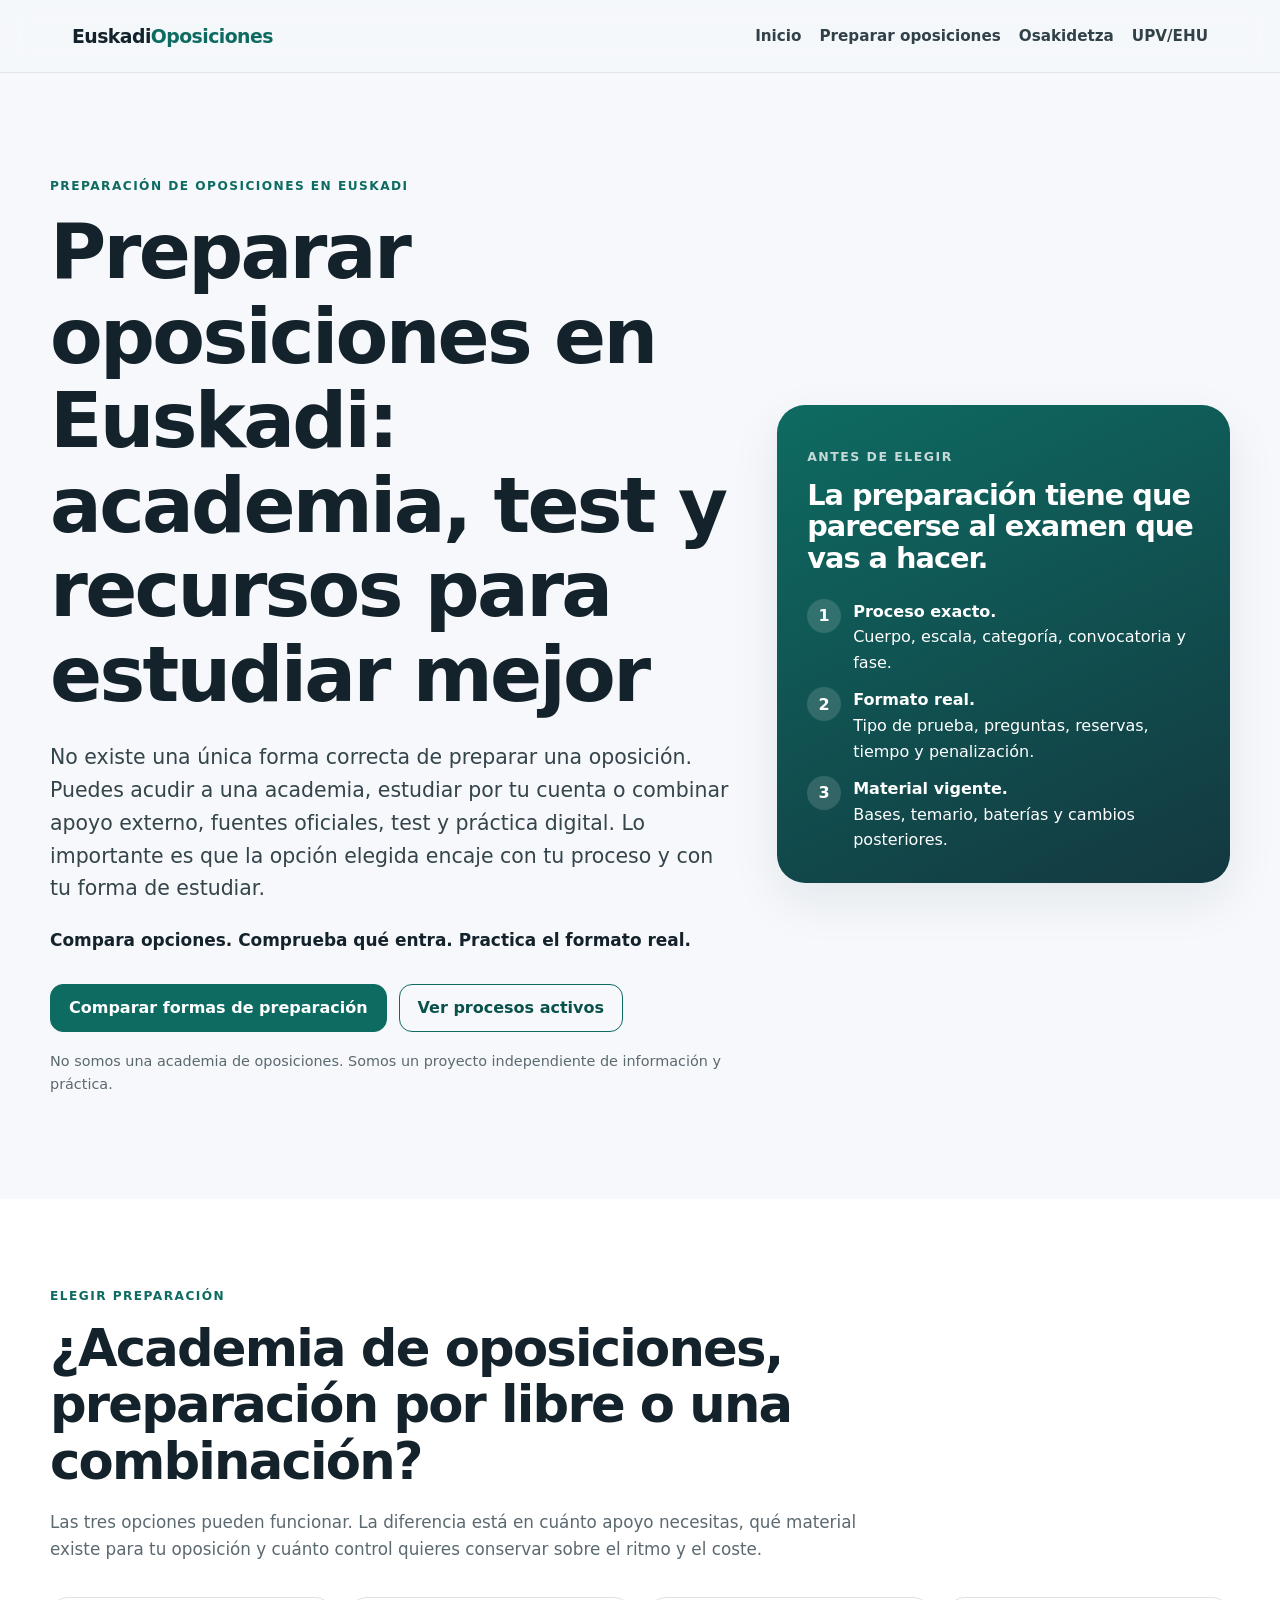
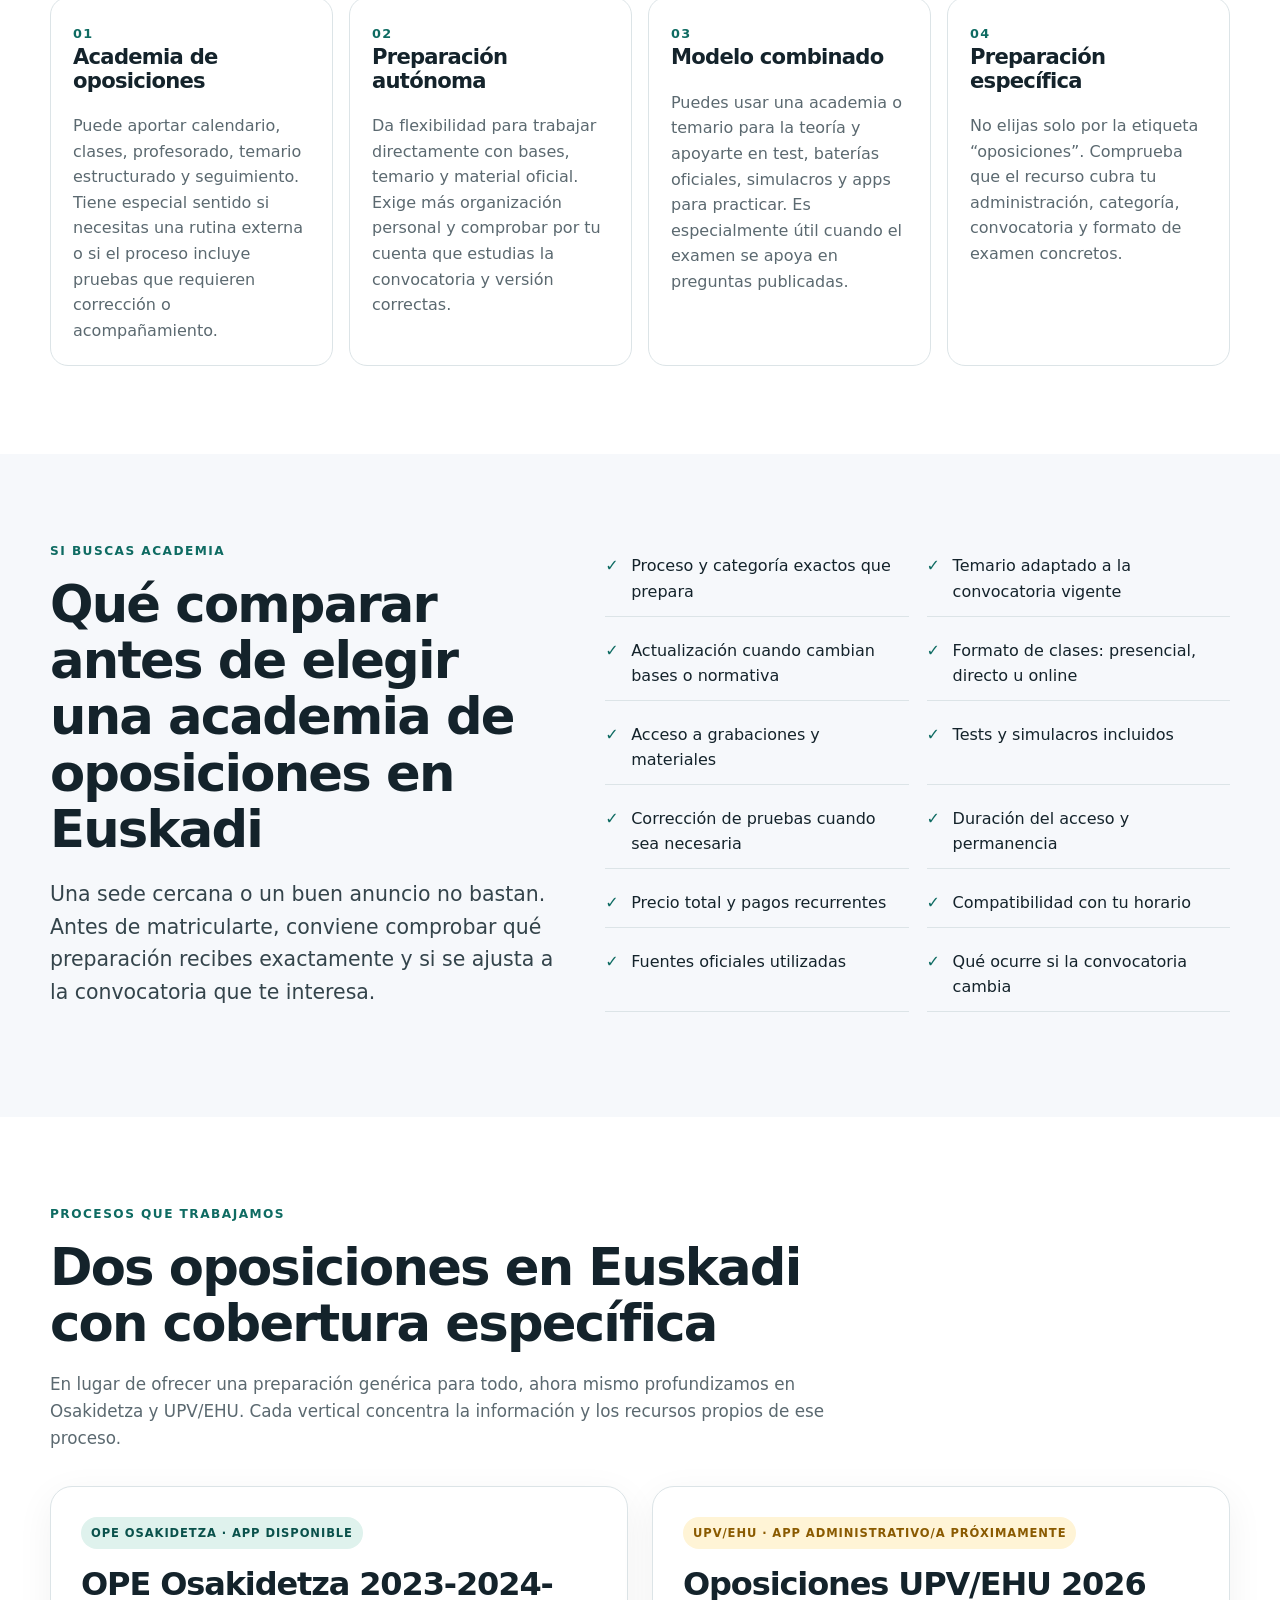
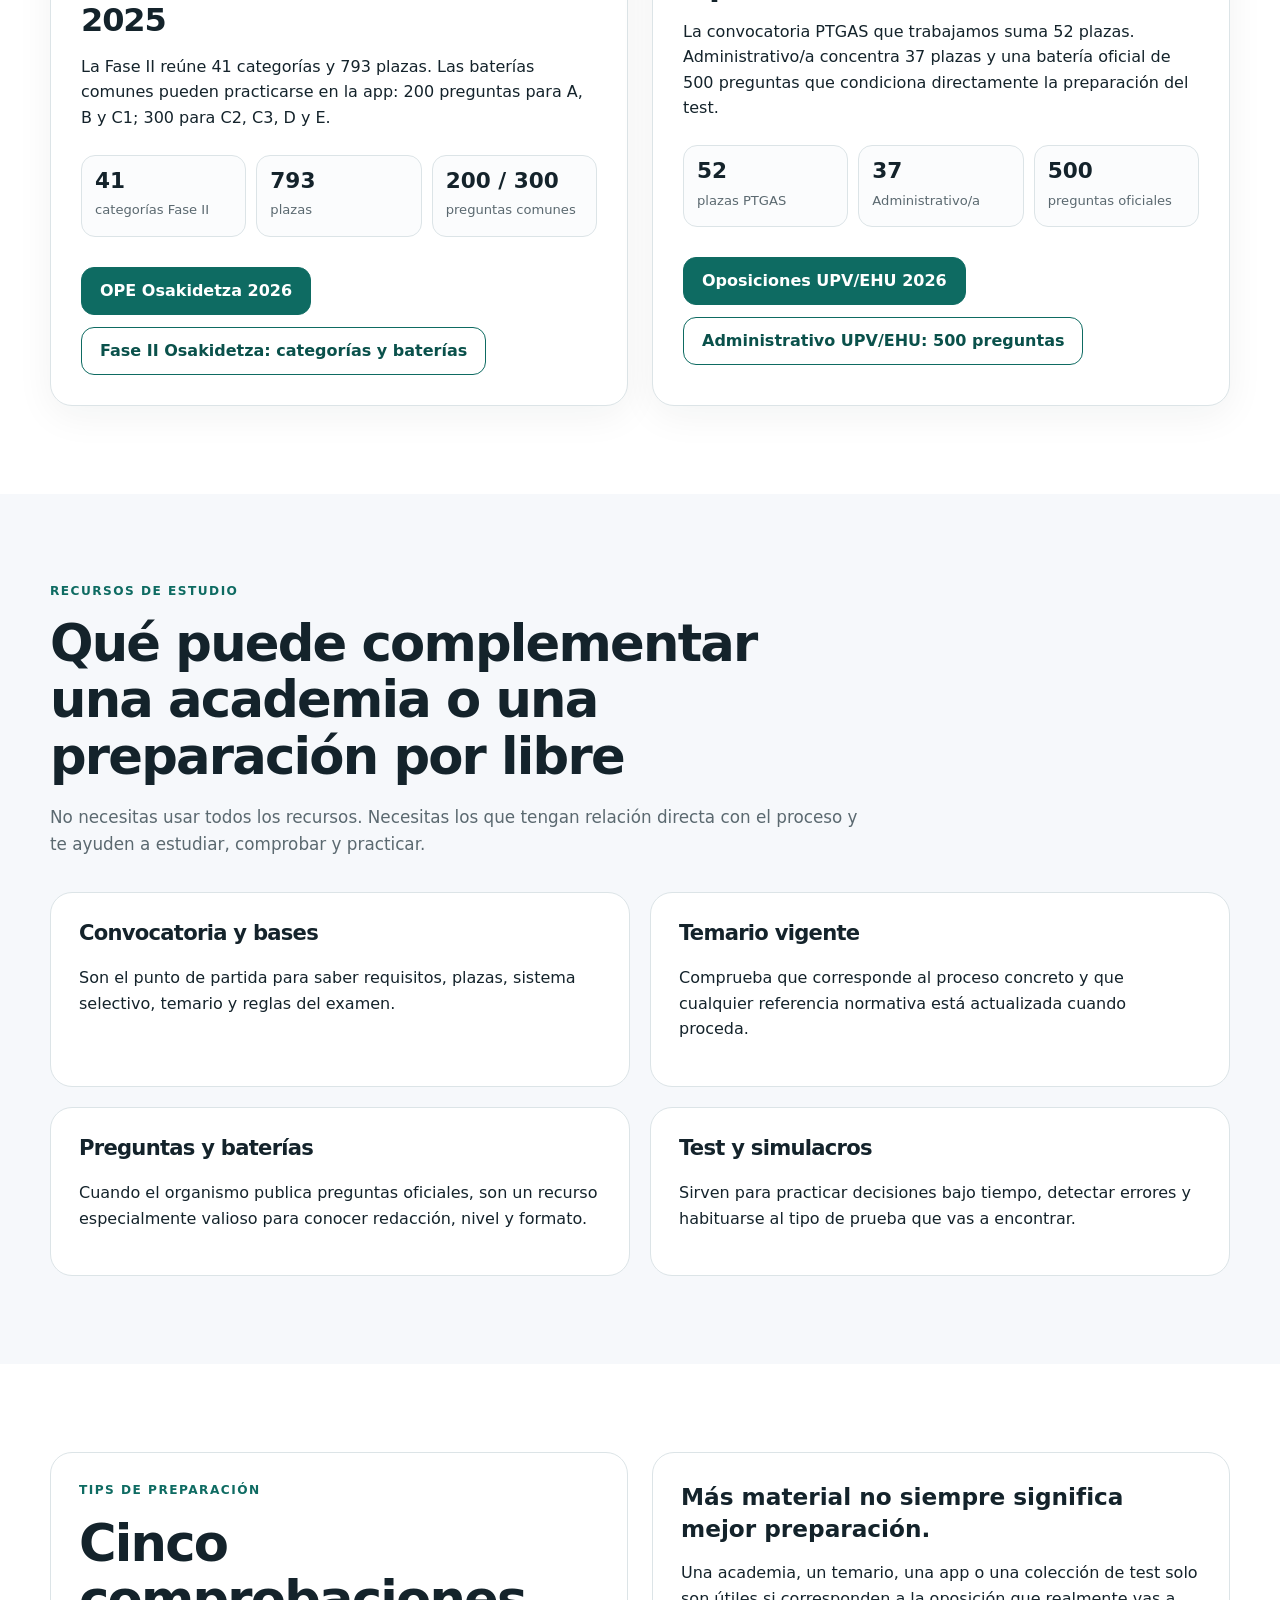
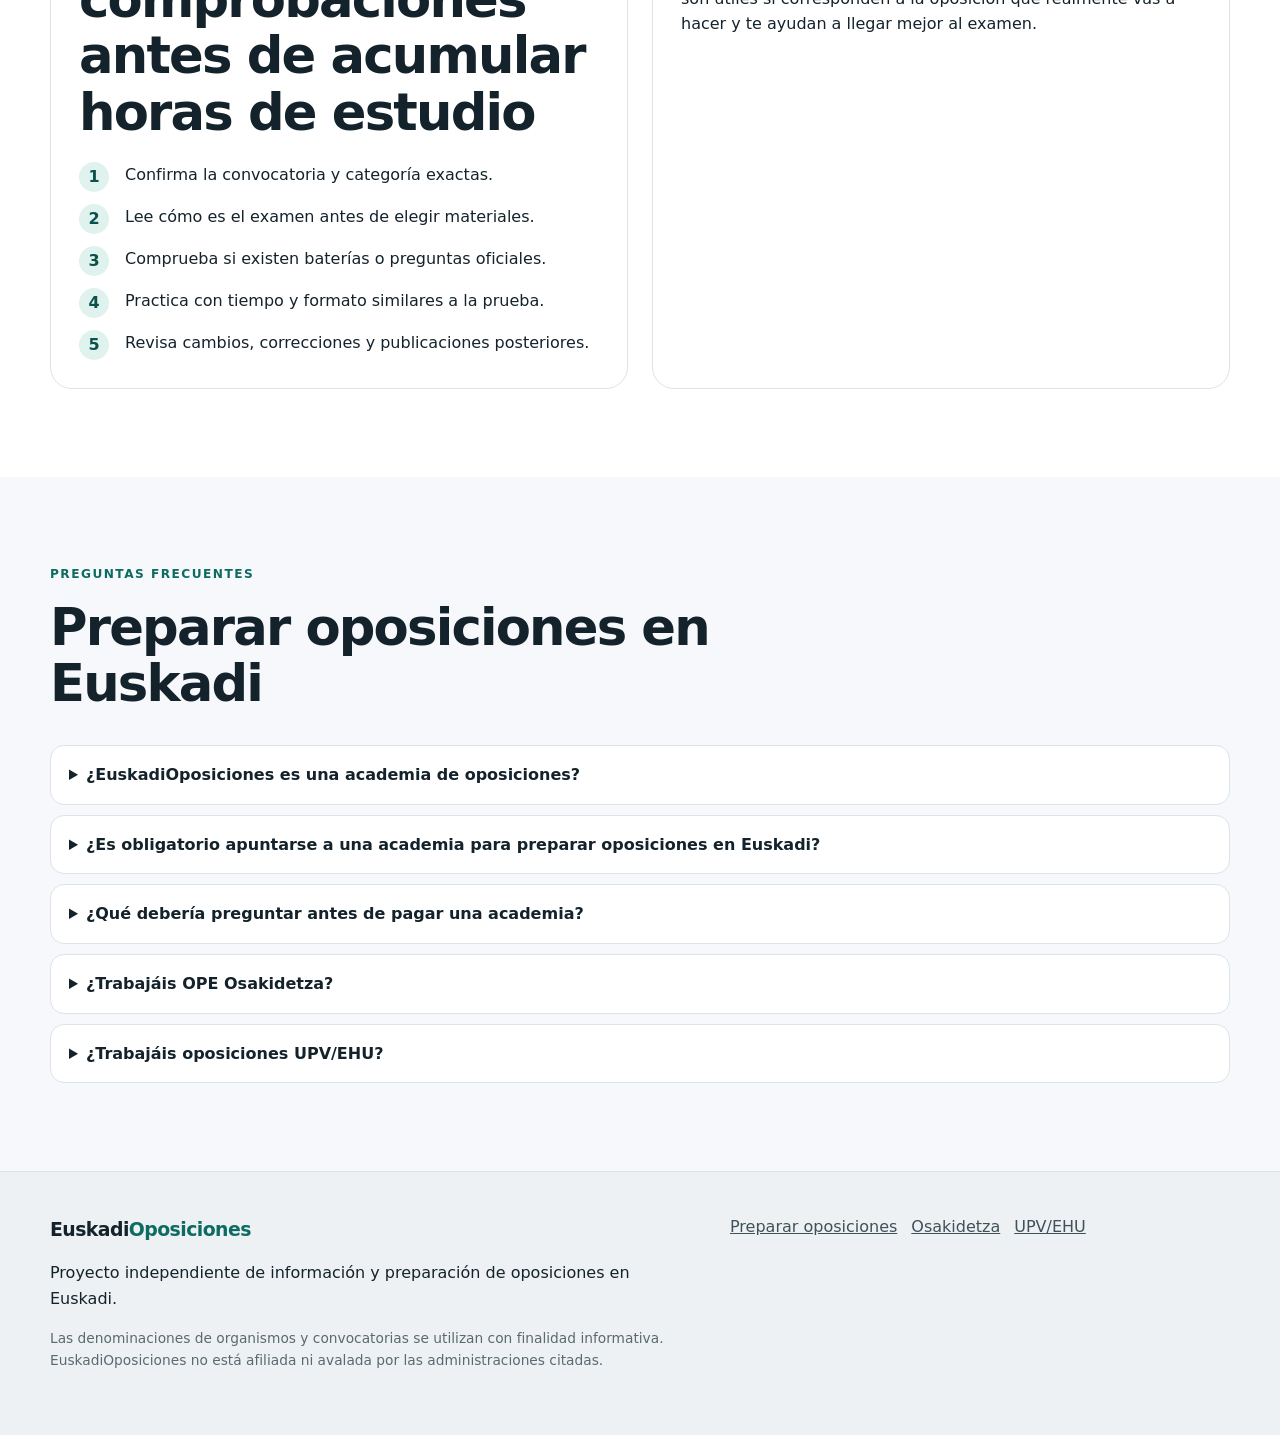
==== preparar-oposiciones-euskadi/index.html @ 7e00971a "Add files via upload" ====
<!doctype html>
<html lang="es">
<head>
  <meta charset="utf-8">
  <meta name="viewport" content="width=device-width, initial-scale=1">
  <title>Preparar oposiciones en Euskadi | Academias, test y recursos</title>
  <meta name="description" content="Guía para preparar oposiciones en Euskadi: qué ofrece una academia, cuándo estudiar por libre y cómo usar test, baterías oficiales y recursos digitales.">
  <link rel="canonical" href="https://euskadioposiciones.com/preparar-oposiciones-euskadi/">
  <meta property="og:type" content="article">
  <meta property="og:site_name" content="EuskadiOposiciones">
  <meta property="og:title" content="Preparar oposiciones en Euskadi | Academias, test y recursos">
  <meta property="og:description" content="Academia, preparación autónoma o combinación: qué comparar y qué recursos usar para preparar oposiciones en Euskadi.">
  <meta property="og:url" content="https://euskadioposiciones.com/preparar-oposiciones-euskadi/">
  <meta name="twitter:card" content="summary">
  <meta name="theme-color" content="#0e6b62">
  <link rel="icon" href="/favicon.svg" type="image/svg+xml">
  <link rel="manifest" href="/manifest.webmanifest">
  <link rel="stylesheet" href="/assets/styles.css">
  <script type="application/ld+json">
  {
    "@context": "https://schema.org",
    "@graph": [
      {
        "@type": "WebPage",
        "name": "Preparar oposiciones en Euskadi: academias, test y recursos",
        "url": "https://euskadioposiciones.com/preparar-oposiciones-euskadi/",
        "description": "Guía independiente para comparar formas de preparar oposiciones en Euskadi y localizar recursos de práctica.",
        "inLanguage": "es",
        "isPartOf": {"@type": "WebSite", "name": "EuskadiOposiciones", "url": "https://euskadioposiciones.com/"},
        "about": [
          {"@type": "Thing", "name": "Oposiciones en Euskadi"},
          {"@type": "Thing", "name": "Academias de oposiciones"},
          {"@type": "Thing", "name": "Osakidetza"},
          {"@type": "Thing", "name": "UPV/EHU"}
        ]
      },
      {
        "@type": "BreadcrumbList",
        "itemListElement": [
          {"@type": "ListItem", "position": 1, "name": "EuskadiOposiciones", "item": "https://euskadioposiciones.com/"},
          {"@type": "ListItem", "position": 2, "name": "Preparar oposiciones en Euskadi", "item": "https://euskadioposiciones.com/preparar-oposiciones-euskadi/"}
        ]
      },
      {
        "@type": "FAQPage",
        "mainEntity": [
          {
            "@type": "Question",
            "name": "¿EuskadiOposiciones es una academia de oposiciones?",
            "acceptedAnswer": {"@type": "Answer", "text": "No. EuskadiOposiciones es un proyecto independiente de información y práctica. Publica datos, preguntas reales cuando existen, métricas, análisis, recomendaciones y herramientas de test."}
          },
          {
            "@type": "Question",
            "name": "¿Es obligatorio apuntarse a una academia para preparar oposiciones en Euskadi?",
            "acceptedAnswer": {"@type": "Answer", "text": "No. La elección depende del proceso, el tiempo, la experiencia y el apoyo que necesite cada persona. Academia, preparación autónoma y modelos combinados pueden ser opciones válidas."}
          },
          {
            "@type": "Question",
            "name": "¿Qué procesos trabaja ahora EuskadiOposiciones?",
            "acceptedAnswer": {"@type": "Answer", "text": "Actualmente el proyecto profundiza en OPE Osakidetza y oposiciones UPV/EHU, con información específica, baterías, métricas y recursos de práctica."}
          },
          {
            "@type": "Question",
            "name": "¿Hay test para OPE Osakidetza?",
            "acceptedAnswer": {"@type": "Answer", "text": "Sí. La vertical de Osakidetza ofrece información y práctica, y la app permite practicar las baterías comunes de Fase II de 200 o 300 preguntas según grupo, además de contenido específico en algunas categorías."}
          },
          {
            "@type": "Question",
            "name": "¿Hay preparación para Administrativo UPV/EHU?",
            "acceptedAnswer": {"@type": "Answer", "text": "Sí. La web cubre la convocatoria y la batería oficial de 500 preguntas de Administrativo/a. La app específica figura como próximamente hasta su publicación."}
          }
        ]
      }
    ]
  }
  </script>
</head>
<body>
  <a class="skip-link" href="#contenido">Saltar al contenido</a>
  <header class="site-header">
    <div class="header-inner">
      <a class="brand" href="/" aria-label="EuskadiOposiciones, inicio">Euskadi<span class="brand-dot">Oposiciones</span></a>
      <button class="nav-toggle" type="button" aria-controls="nav-main" aria-expanded="false">Menú</button>
      <nav class="nav-main" id="nav-main" aria-label="Navegación principal">
        <a href="/">Inicio</a>
        <a href="/preparar-oposiciones-euskadi/" aria-current="page">Preparar oposiciones</a>
        <a href="/opeosakidetza/">Osakidetza</a>
        <a href="/upvehuoposicionesbateria/">UPV/EHU</a>
      </nav>
    </div>
  </header>

  <main id="contenido">
    <section class="hero">
      <div class="hero-grid">
        <div>
          <p class="eyebrow">Preparación de oposiciones en Euskadi</p>
          <h1>Preparar oposiciones en Euskadi: academia, test y recursos para estudiar mejor</h1>
          <p class="lead">No existe una única forma correcta de preparar una oposición. Puedes acudir a una academia, estudiar por tu cuenta o combinar apoyo externo, fuentes oficiales, test y práctica digital. Lo importante es que la opción elegida encaje con tu proceso y con tu forma de estudiar.</p>
          <p class="hero-line">Compara opciones. Comprueba qué entra. Practica el formato real.</p>
          <div class="actions">
            <a class="btn btn--primary" href="#comparar">Comparar formas de preparación</a>
            <a class="btn btn--ghost" href="#procesos">Ver procesos activos</a>
          </div>
          <p class="microcopy">No somos una academia de oposiciones. Somos un proyecto independiente de información y práctica.</p>
        </div>
        <aside class="hero-panel" aria-label="Claves para elegir preparación">
          <p class="mini-label">Antes de elegir</p>
          <h2>La preparación tiene que parecerse al examen que vas a hacer.</h2>
          <ul class="signal-list">
            <li><span class="signal-num">1</span><span><strong>Proceso exacto.</strong><br>Cuerpo, escala, categoría, convocatoria y fase.</span></li>
            <li><span class="signal-num">2</span><span><strong>Formato real.</strong><br>Tipo de prueba, preguntas, reservas, tiempo y penalización.</span></li>
            <li><span class="signal-num">3</span><span><strong>Material vigente.</strong><br>Bases, temario, baterías y cambios posteriores.</span></li>
          </ul>
        </aside>
      </div>
    </section>

    <section class="section section--surface" id="comparar">
      <div class="container">
        <div class="section-intro">
          <p class="eyebrow">Elegir preparación</p>
          <h2>¿Academia de oposiciones, preparación por libre o una combinación?</h2>
          <p>Las tres opciones pueden funcionar. La diferencia está en cuánto apoyo necesitas, qué material existe para tu oposición y cuánto control quieres conservar sobre el ritmo y el coste.</p>
        </div>
        <div class="method-grid">
          <article class="method-step"><span class="step-num">01</span><h3>Academia de oposiciones</h3><p>Puede aportar calendario, clases, profesorado, temario estructurado y seguimiento. Tiene especial sentido si necesitas una rutina externa o si el proceso incluye pruebas que requieren corrección o acompañamiento.</p></article>
          <article class="method-step"><span class="step-num">02</span><h3>Preparación autónoma</h3><p>Da flexibilidad para trabajar directamente con bases, temario y material oficial. Exige más organización personal y comprobar por tu cuenta que estudias la convocatoria y versión correctas.</p></article>
          <article class="method-step"><span class="step-num">03</span><h3>Modelo combinado</h3><p>Puedes usar una academia o temario para la teoría y apoyarte en test, baterías oficiales, simulacros y apps para practicar. Es especialmente útil cuando el examen se apoya en preguntas publicadas.</p></article>
          <article class="method-step"><span class="step-num">04</span><h3>Preparación específica</h3><p>No elijas solo por la etiqueta “oposiciones”. Comprueba que el recurso cubra tu administración, categoría, convocatoria y formato de examen concretos.</p></article>
        </div>
      </div>
    </section>

    <section class="section" id="elegir-academia">
      <div class="container info-layout">
        <div>
          <p class="eyebrow">Si buscas academia</p>
          <h2>Qué comparar antes de elegir una academia de oposiciones en Euskadi</h2>
          <p class="lead">Una sede cercana o un buen anuncio no bastan. Antes de matricularte, conviene comprobar qué preparación recibes exactamente y si se ajusta a la convocatoria que te interesa.</p>
        </div>
        <ul class="info-list" aria-label="Criterios para comparar academias de oposiciones">
          <li>Proceso y categoría exactos que prepara</li>
          <li>Temario adaptado a la convocatoria vigente</li>
          <li>Actualización cuando cambian bases o normativa</li>
          <li>Formato de clases: presencial, directo u online</li>
          <li>Acceso a grabaciones y materiales</li>
          <li>Tests y simulacros incluidos</li>
          <li>Corrección de pruebas cuando sea necesaria</li>
          <li>Duración del acceso y permanencia</li>
          <li>Precio total y pagos recurrentes</li>
          <li>Compatibilidad con tu horario</li>
          <li>Fuentes oficiales utilizadas</li>
          <li>Qué ocurre si la convocatoria cambia</li>
        </ul>
      </div>
    </section>

    <section class="section section--surface" id="procesos">
      <div class="container">
        <div class="section-intro">
          <p class="eyebrow">Procesos que trabajamos</p>
          <h2>Dos oposiciones en Euskadi con cobertura específica</h2>
          <p>En lugar de ofrecer una preparación genérica para todo, ahora mismo profundizamos en Osakidetza y UPV/EHU. Cada vertical concentra la información y los recursos propios de ese proceso.</p>
        </div>
        <div class="ope-grid">
          <article class="ope-card">
            <span class="status-badge">OPE Osakidetza · app disponible</span>
            <h3>OPE Osakidetza 2023-2024-2025</h3>
            <p>La Fase II reúne 41 categorías y 793 plazas. Las baterías comunes pueden practicarse en la app: 200 preguntas para A, B y C1; 300 para C2, C3, D y E.</p>
            <div class="stat-row">
              <div class="stat"><strong>41</strong><span>categorías Fase II</span></div>
              <div class="stat"><strong>793</strong><span>plazas</span></div>
              <div class="stat"><strong>200 / 300</strong><span>preguntas comunes</span></div>
            </div>
            <div class="actions">
              <a class="btn btn--primary" href="/opeosakidetza/">OPE Osakidetza 2026</a>
              <a class="btn btn--ghost" href="/opeosakidetza/fase-2-osakidetza-2026/">Fase II Osakidetza: categorías y baterías</a>
            </div>
          </article>
          <article class="ope-card">
            <span class="status-badge status-badge--soon">UPV/EHU · app Administrativo/a próximamente</span>
            <h3>Oposiciones UPV/EHU 2026</h3>
            <p>La convocatoria PTGAS que trabajamos suma 52 plazas. Administrativo/a concentra 37 plazas y una batería oficial de 500 preguntas que condiciona directamente la preparación del test.</p>
            <div class="stat-row">
              <div class="stat"><strong>52</strong><span>plazas PTGAS</span></div>
              <div class="stat"><strong>37</strong><span>Administrativo/a</span></div>
              <div class="stat"><strong>500</strong><span>preguntas oficiales</span></div>
            </div>
            <div class="actions">
              <a class="btn btn--primary" href="/upvehuoposicionesbateria/">Oposiciones UPV/EHU 2026</a>
              <a class="btn btn--ghost" href="/upvehuoposicionesbateria/administrativo/">Administrativo UPV/EHU: 500 preguntas</a>
            </div>
          </article>
        </div>
      </div>
    </section>

    <section class="section" id="recursos">
      <div class="container">
        <div class="section-intro">
          <p class="eyebrow">Recursos de estudio</p>
          <h2>Qué puede complementar una academia o una preparación por libre</h2>
          <p>No necesitas usar todos los recursos. Necesitas los que tengan relación directa con el proceso y te ayuden a estudiar, comprobar y practicar.</p>
        </div>
        <div class="analysis-grid">
          <article class="analysis-card"><h3>Convocatoria y bases</h3><p>Son el punto de partida para saber requisitos, plazas, sistema selectivo, temario y reglas del examen.</p></article>
          <article class="analysis-card"><h3>Temario vigente</h3><p>Comprueba que corresponde al proceso concreto y que cualquier referencia normativa está actualizada cuando proceda.</p></article>
          <article class="analysis-card"><h3>Preguntas y baterías</h3><p>Cuando el organismo publica preguntas oficiales, son un recurso especialmente valioso para conocer redacción, nivel y formato.</p></article>
          <article class="analysis-card"><h3>Test y simulacros</h3><p>Sirven para practicar decisiones bajo tiempo, detectar errores y habituarse al tipo de prueba que vas a encontrar.</p></article>
        </div>
      </div>
    </section>

    <section class="section section--surface" id="tips">
      <div class="container trust-grid">
        <article class="trust-card">
          <p class="eyebrow">Tips de preparación</p>
          <h2>Cinco comprobaciones antes de acumular horas de estudio</h2>
          <ul class="numbered">
            <li>Confirma la convocatoria y categoría exactas.</li>
            <li>Lee cómo es el examen antes de elegir materiales.</li>
            <li>Comprueba si existen baterías o preguntas oficiales.</li>
            <li>Practica con tiempo y formato similares a la prueba.</li>
            <li>Revisa cambios, correcciones y publicaciones posteriores.</li>
          </ul>
        </article>
        <aside class="trust-card">
          <p class="quote">Más material no siempre significa mejor preparación.</p>
          <p>Una academia, un temario, una app o una colección de test solo son útiles si corresponden a la oposición que realmente vas a hacer y te ayudan a llegar mejor al examen.</p>
        </aside>
      </div>
    </section>

    <section class="section" id="faq">
      <div class="container">
        <div class="section-intro">
          <p class="eyebrow">Preguntas frecuentes</p>
          <h2>Preparar oposiciones en Euskadi</h2>
        </div>
        <div class="faq" aria-label="Preguntas frecuentes sobre preparación de oposiciones en Euskadi">
          <details><summary>¿EuskadiOposiciones es una academia de oposiciones?</summary><p>No. Somos un proyecto independiente de información y práctica. Publicamos datos, preguntas reales cuando existen, métricas, análisis, recomendaciones y herramientas de test.</p></details>
          <details><summary>¿Es obligatorio apuntarse a una academia para preparar oposiciones en Euskadi?</summary><p>No. Depende del proceso, de tu experiencia, del tiempo disponible y del apoyo que necesites. Academia, preparación autónoma y modelos combinados pueden ser opciones válidas.</p></details>
          <details><summary>¿Qué debería preguntar antes de pagar una academia?</summary><p>Qué convocatoria prepara exactamente, qué incluye el precio, cómo actualiza materiales, qué tests o simulacros ofrece, cuánto dura el acceso y qué apoyo recibes si cambian las bases o la fecha del examen.</p></details>
          <details><summary>¿Trabajáis OPE Osakidetza?</summary><p>Sí. La vertical de Osakidetza reúne información del proceso, Fase II, categorías, baterías y práctica. Las baterías comunes de 200 o 300 preguntas según grupo ya están disponibles en la app.</p></details>
          <details><summary>¿Trabajáis oposiciones UPV/EHU?</summary><p>Sí. Cubrimos la OPE PTGAS y especialmente Administrativo/a, con su convocatoria y batería oficial de 500 preguntas. La app específica de Administrativo/a sigue marcada como “próximamente” hasta su publicación.</p></details>
        </div>
      </div>
    </section>
  </main>

  <footer class="site-footer">
    <div class="footer-inner">
      <div>
        <a class="brand" href="/">Euskadi<span class="brand-dot">Oposiciones</span></a>
        <p>Proyecto independiente de información y preparación de oposiciones en Euskadi.</p>
        <p class="disclaimer">Las denominaciones de organismos y convocatorias se utilizan con finalidad informativa. EuskadiOposiciones no está afiliada ni avalada por las administraciones citadas.</p>
      </div>
      <nav class="footer-links" aria-label="Enlaces de pie de página">
        <a href="/preparar-oposiciones-euskadi/">Preparar oposiciones</a>
        <a href="/opeosakidetza/">Osakidetza</a>
        <a href="/upvehuoposicionesbateria/">UPV/EHU</a>
      </nav>
    </div>
  </footer>
  <script src="/assets/site.js"></script>
</body>
</html>
---- assets/styles.css ----
:root {
  --bg: #f6f8fb;
  --surface: #ffffff;
  --surface-2: #eef4f3;
  --ink: #14232b;
  --muted: #5b6970;
  --line: #dce4e7;
  --brand: #0e6b62;
  --brand-strong: #0a514b;
  --accent: #dff2ed;
  --warning: #8a5a00;
  --warning-bg: #fff4d6;
  --shadow: 0 18px 50px rgba(18, 39, 48, 0.08);
  --radius: 22px;
  --max: 1180px;
}

* { box-sizing: border-box; }
html { scroll-behavior: smooth; }
body {
  margin: 0;
  font-family: Inter, ui-sans-serif, system-ui, -apple-system, BlinkMacSystemFont, "Segoe UI", sans-serif;
  color: var(--ink);
  background: var(--bg);
  line-height: 1.6;
}
a { color: inherit; }
img, svg { max-width: 100%; }
.skip-link {
  position: absolute;
  left: 12px;
  top: -60px;
  z-index: 999;
  padding: 10px 14px;
  border-radius: 10px;
  background: var(--ink);
  color: #fff;
}
.skip-link:focus { top: 12px; }

.site-header {
  position: sticky;
  top: 0;
  z-index: 50;
  backdrop-filter: blur(14px);
  background: rgba(246, 248, 251, 0.9);
  border-bottom: 1px solid rgba(220, 228, 231, 0.9);
}
.header-inner {
  max-width: var(--max);
  margin: 0 auto;
  min-height: 72px;
  padding: 0 22px;
  display: flex;
  align-items: center;
  justify-content: space-between;
  gap: 24px;
}
.brand {
  text-decoration: none;
  font-weight: 800;
  letter-spacing: -0.03em;
  font-size: 1.18rem;
}
.brand-dot { color: var(--brand); }
.nav-toggle {
  display: none;
  border: 1px solid var(--line);
  border-radius: 12px;
  background: var(--surface);
  padding: 9px 12px;
  font: inherit;
  cursor: pointer;
}
.nav-main { display: flex; align-items: center; gap: 18px; }
.nav-main a { text-decoration: none; font-size: 0.95rem; font-weight: 650; color: #314148; }
.nav-main a:hover { color: var(--brand); }

.section { padding: 88px 22px; }
.section--tight { padding-top: 56px; padding-bottom: 56px; }
.section--surface { background: var(--surface); }
.container { max-width: var(--max); margin: 0 auto; }
.eyebrow {
  margin: 0 0 14px;
  text-transform: uppercase;
  letter-spacing: 0.12em;
  font-weight: 800;
  font-size: 0.76rem;
  color: var(--brand);
}
.hero { padding: 104px 22px 88px; }
.hero-grid {
  max-width: var(--max);
  margin: 0 auto;
  display: grid;
  grid-template-columns: minmax(0, 1.2fr) minmax(320px, 0.8fr);
  gap: 48px;
  align-items: center;
}
h1, h2, h3 { line-height: 1.1; margin-top: 0; letter-spacing: -0.035em; }
h1 { font-size: clamp(2.6rem, 6vw, 5.3rem); max-width: 940px; margin-bottom: 24px; }
h2 { font-size: clamp(2rem, 4vw, 3.45rem); margin-bottom: 20px; }
h3 { font-size: 1.32rem; }
.lead { font-size: clamp(1.08rem, 1.6vw, 1.3rem); color: #34444b; max-width: 760px; }
.hero-line { margin-top: 22px; font-weight: 760; font-size: 1.06rem; max-width: 760px; }
.actions { display: flex; flex-wrap: wrap; gap: 12px; margin-top: 30px; }
.btn {
  display: inline-flex;
  align-items: center;
  justify-content: center;
  min-height: 48px;
  padding: 0 18px;
  border-radius: 13px;
  font-weight: 760;
  text-decoration: none;
  border: 1px solid var(--brand);
  transition: transform 0.15s ease, box-shadow 0.15s ease, background 0.15s ease;
}
.btn:hover { transform: translateY(-1px); box-shadow: 0 8px 24px rgba(14, 107, 98, 0.18); }
.btn--primary { background: var(--brand); color: #fff; }
.btn--ghost { background: transparent; color: var(--brand-strong); }

.hero-panel {
  background: linear-gradient(155deg, #0e6b62, #133840);
  color: white;
  border-radius: 28px;
  padding: 30px;
  box-shadow: var(--shadow);
}
.hero-panel .mini-label { opacity: 0.76; font-size: 0.78rem; text-transform: uppercase; letter-spacing: 0.12em; font-weight: 800; }
.hero-panel h2 { font-size: 1.8rem; margin: 10px 0 14px; }
.signal-list { list-style: none; margin: 24px 0 0; padding: 0; display: grid; gap: 12px; }
.signal-list li { display: grid; grid-template-columns: 34px 1fr; gap: 12px; align-items: start; }
.signal-num { width: 34px; height: 34px; border-radius: 50%; background: rgba(255,255,255,.14); display: grid; place-items: center; font-weight: 800; }
.microcopy { color: var(--muted); font-size: 0.9rem; margin-top: 18px; }

.section-intro { max-width: 820px; margin-bottom: 34px; }
.section-intro p:last-child { color: var(--muted); font-size: 1.05rem; }
.ope-grid { display: grid; grid-template-columns: repeat(2, minmax(0,1fr)); gap: 24px; }
.ope-card {
  background: var(--surface);
  border: 1px solid var(--line);
  border-radius: var(--radius);
  padding: 30px;
  box-shadow: 0 10px 38px rgba(20,35,43,.055);
}
.ope-card h3 { font-size: 2rem; margin-bottom: 12px; }
.status-badge {
  display: inline-flex;
  align-items: center;
  gap: 7px;
  font-weight: 800;
  font-size: .72rem;
  letter-spacing: .08em;
  text-transform: uppercase;
  border-radius: 999px;
  padding: 7px 10px;
  margin-bottom: 18px;
  background: var(--accent);
  color: var(--brand-strong);
}
.status-badge--soon { background: var(--warning-bg); color: var(--warning); }
.stat-row { display: grid; grid-template-columns: repeat(3, 1fr); gap: 10px; margin: 24px 0; }
.stat {
  border: 1px solid var(--line);
  border-radius: 14px;
  padding: 13px;
  min-height: 82px;
  background: #fbfcfd;
}
.stat strong { display: block; font-size: 1.35rem; line-height: 1.1; margin-bottom: 4px; }
.stat span { color: var(--muted); font-size: 0.82rem; }
.feature-grid { display: grid; grid-template-columns: repeat(2, minmax(0, 1fr)); gap: 14px; margin: 24px 0; }
.feature { border-left: 3px solid var(--brand); padding-left: 12px; }
.feature strong { display: block; margin-bottom: 3px; }
.feature span { color: var(--muted); font-size: .93rem; }

.method-grid { display: grid; grid-template-columns: repeat(4, minmax(0,1fr)); gap: 16px; margin-top: 34px; }
.method-step { background: var(--surface); border: 1px solid var(--line); border-radius: 18px; padding: 22px; }
.step-num { color: var(--brand); font-size: .8rem; font-weight: 850; letter-spacing: .1em; }
.method-step p { color: var(--muted); margin-bottom: 0; }
.callout {
  margin-top: 30px;
  padding: 22px 24px;
  border-radius: 18px;
  background: #122d33;
  color: #fff;
  font-size: 1.18rem;
  font-weight: 760;
}

.info-layout { display: grid; grid-template-columns: 0.9fr 1.1fr; gap: 44px; align-items: start; }
.info-list { display: grid; grid-template-columns: repeat(2,minmax(0,1fr)); gap: 10px 18px; padding: 0; list-style: none; margin: 0; }
.info-list li { position: relative; padding: 11px 0 11px 26px; border-bottom: 1px solid var(--line); }
.info-list li::before { content: "✓"; position: absolute; left: 0; color: var(--brand); font-weight: 900; }

.trust-grid { display: grid; grid-template-columns: 1fr 1fr; gap: 24px; align-items: stretch; }
.trust-card, .analysis-card, .app-card {
  background: var(--surface);
  border: 1px solid var(--line);
  border-radius: var(--radius);
  padding: 28px;
}
.numbered { counter-reset: trust; list-style: none; padding: 0; margin: 22px 0 0; display: grid; gap: 12px; }
.numbered li { counter-increment: trust; display: grid; grid-template-columns: 34px 1fr; gap: 12px; }
.numbered li::before { content: counter(trust); width: 30px; height: 30px; display: grid; place-items: center; border-radius: 50%; background: var(--accent); color: var(--brand-strong); font-weight: 850; }
.quote { font-size: 1.45rem; line-height: 1.35; font-weight: 800; margin: 0; }

.analysis-grid, .app-grid { display: grid; grid-template-columns: repeat(2,minmax(0,1fr)); gap: 20px; }
.metric-line { display: grid; grid-template-columns: 90px 1fr; gap: 16px; align-items: baseline; padding: 10px 0; border-bottom: 1px solid var(--line); }
.metric-line strong { font-size: 1.8rem; color: var(--brand-strong); }


.faq { display: grid; gap: 10px; }
details { background: var(--surface); border: 1px solid var(--line); border-radius: 14px; padding: 16px 18px; }
summary { cursor: pointer; font-weight: 760; }
details p { color: var(--muted); }

.site-footer { padding: 42px 22px 50px; border-top: 1px solid var(--line); background: #edf1f3; }
.footer-inner { max-width: var(--max); margin: 0 auto; display: grid; grid-template-columns: 1.3fr 1fr; gap: 30px; }
.footer-links { display: flex; flex-wrap: wrap; gap: 14px; align-content: start; }
.footer-links a { color: #405159; }
.disclaimer { color: var(--muted); font-size: .86rem; margin-top: 16px; }

@media (max-width: 920px) {
  .hero-grid, .info-layout, .trust-grid { grid-template-columns: 1fr; }
  .method-grid { grid-template-columns: repeat(2, minmax(0,1fr)); }
  .hero-panel { max-width: 680px; }
  .nav-toggle { display: inline-flex; }
  .nav-main {
    position: absolute;
    top: 72px;
    left: 16px;
    right: 16px;
    display: none;
    flex-direction: column;
    align-items: stretch;
    gap: 0;
    border: 1px solid var(--line);
    border-radius: 16px;
    background: var(--surface);
    padding: 8px;
    box-shadow: var(--shadow);
  }
  .nav-main.is-open { display: flex; }
  .nav-main a { padding: 12px 10px; border-radius: 10px; }
}

@media (max-width: 720px) {
  .hero { padding-top: 72px; }
  .section { padding-top: 64px; padding-bottom: 64px; }
  .ope-grid, .analysis-grid, .app-grid, .method-grid, .footer-inner { grid-template-columns: 1fr; }
  .stat-row { grid-template-columns: 1fr 1fr; }
  .feature-grid, .info-list { grid-template-columns: 1fr; }
  .ope-card { padding: 22px; }
}

@media (prefers-reduced-motion: reduce) {
  html { scroll-behavior: auto; }
  * { transition: none !important; }
}
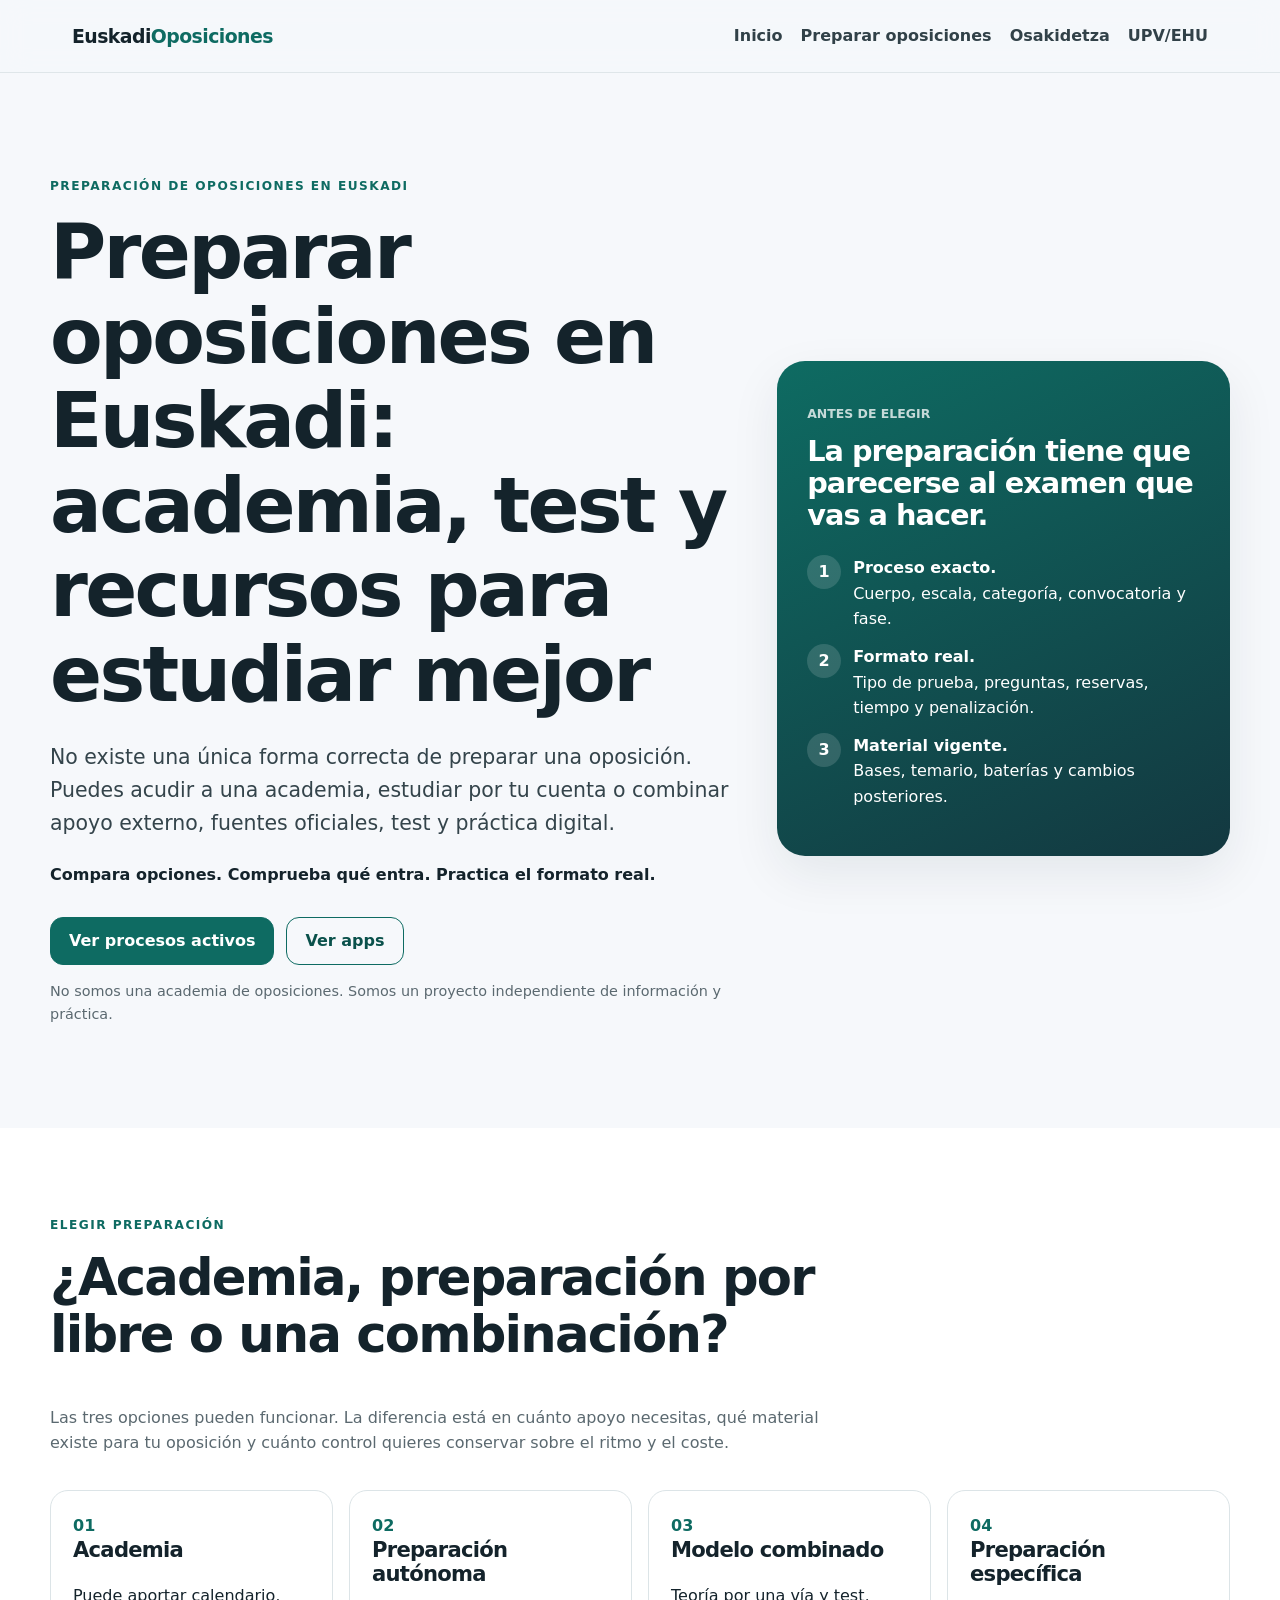
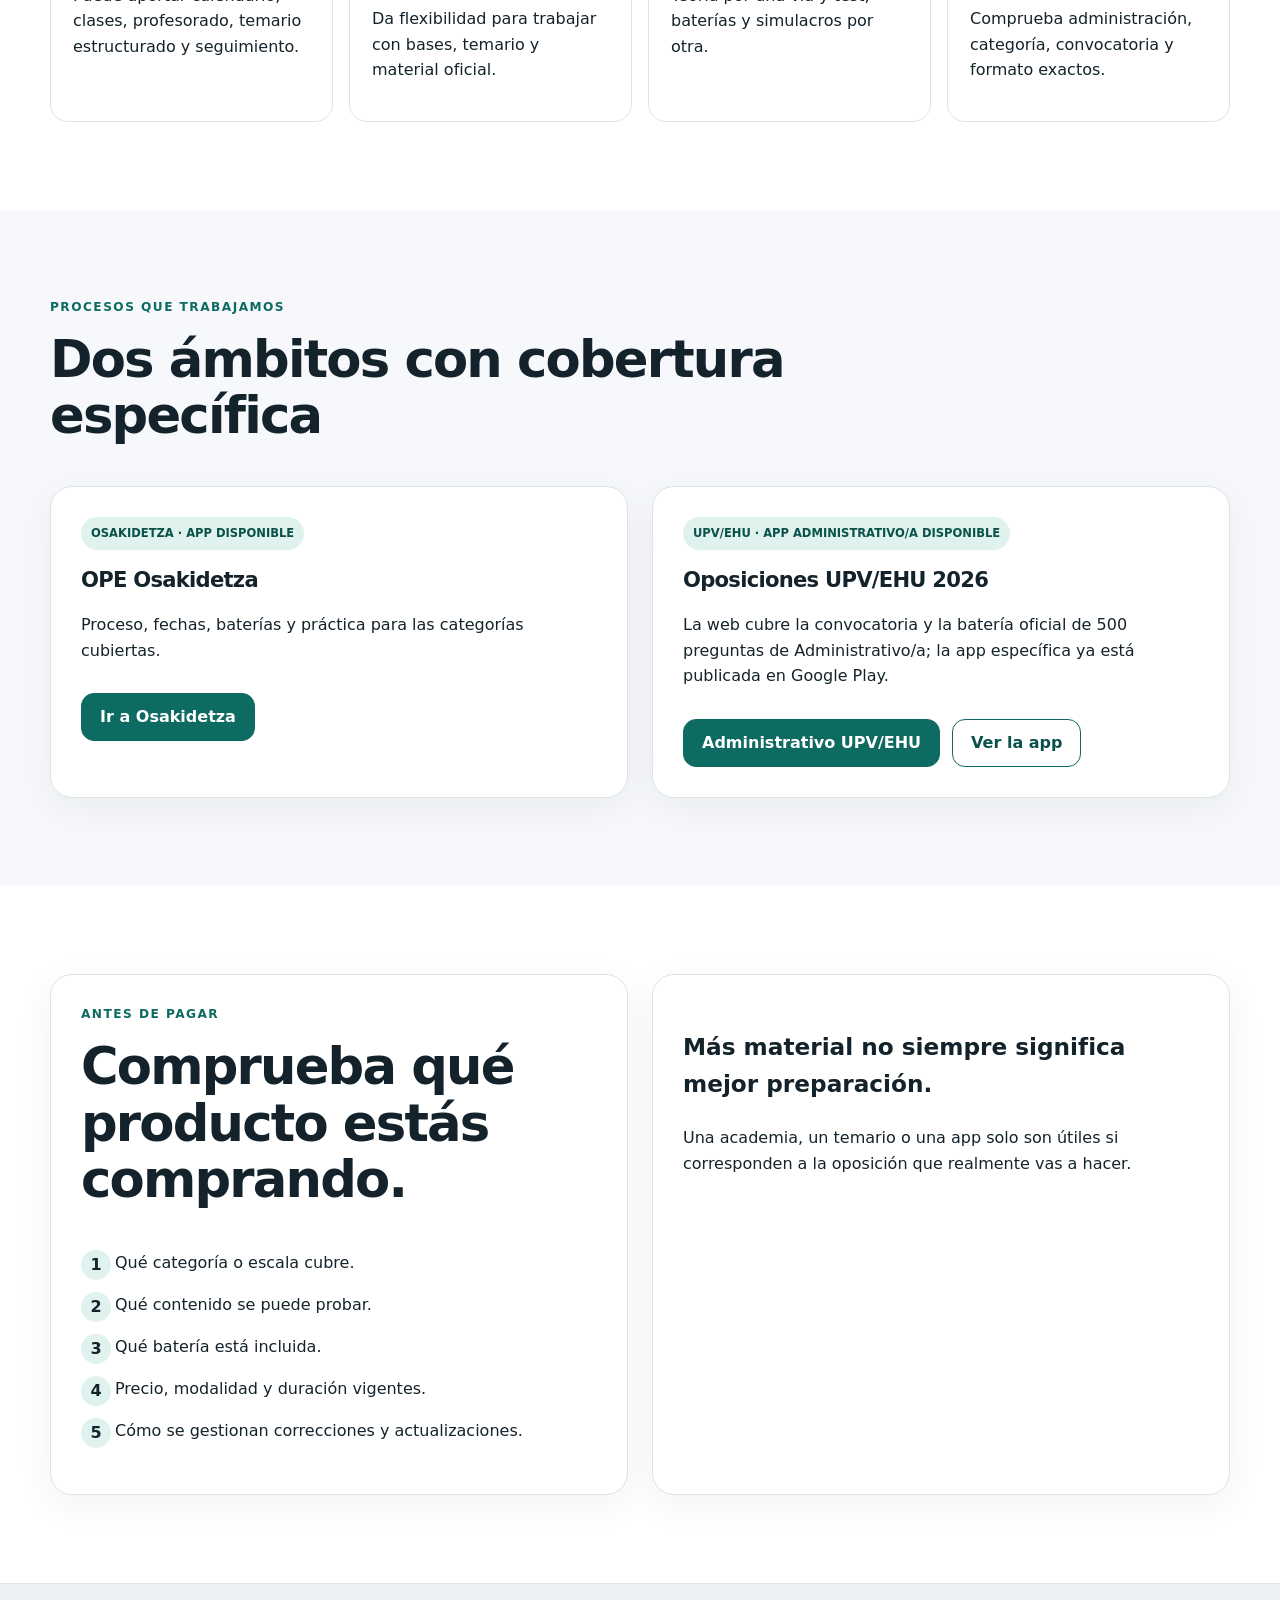
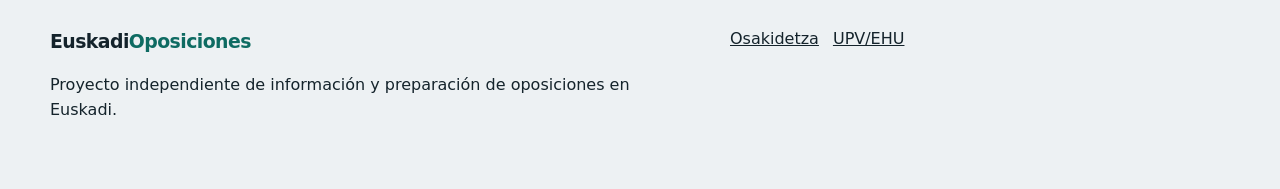
==== commit d7706f0b: "Add files via upload" ====
--- a/preparar-oposiciones-euskadi/index.html
+++ b/preparar-oposiciones-euskadi/index.html
@@ -1,268 +1,17 @@
-<!doctype html>
-<html lang="es">
-<head>
-  <meta charset="utf-8">
-  <meta name="viewport" content="width=device-width, initial-scale=1">
-  <title>Preparar oposiciones en Euskadi | Academias, test y recursos</title>
-  <meta name="description" content="Guía para preparar oposiciones en Euskadi: qué ofrece una academia, cuándo estudiar por libre y cómo usar test, baterías oficiales y recursos digitales.">
-  <link rel="canonical" href="https://euskadioposiciones.com/preparar-oposiciones-euskadi/">
-  <meta property="og:type" content="article">
-  <meta property="og:site_name" content="EuskadiOposiciones">
-  <meta property="og:title" content="Preparar oposiciones en Euskadi | Academias, test y recursos">
-  <meta property="og:description" content="Academia, preparación autónoma o combinación: qué comparar y qué recursos usar para preparar oposiciones en Euskadi.">
-  <meta property="og:url" content="https://euskadioposiciones.com/preparar-oposiciones-euskadi/">
-  <meta name="twitter:card" content="summary">
-  <meta name="theme-color" content="#0e6b62">
-  <link rel="icon" href="/favicon.svg" type="image/svg+xml">
-  <link rel="manifest" href="/manifest.webmanifest">
-  <link rel="stylesheet" href="/assets/styles.css">
-  <script type="application/ld+json">
-  {
-    "@context": "https://schema.org",
-    "@graph": [
-      {
-        "@type": "WebPage",
-        "name": "Preparar oposiciones en Euskadi: academias, test y recursos",
-        "url": "https://euskadioposiciones.com/preparar-oposiciones-euskadi/",
-        "description": "Guía independiente para comparar formas de preparar oposiciones en Euskadi y localizar recursos de práctica.",
-        "inLanguage": "es",
-        "isPartOf": {"@type": "WebSite", "name": "EuskadiOposiciones", "url": "https://euskadioposiciones.com/"},
-        "about": [
-          {"@type": "Thing", "name": "Oposiciones en Euskadi"},
-          {"@type": "Thing", "name": "Academias de oposiciones"},
-          {"@type": "Thing", "name": "Osakidetza"},
-          {"@type": "Thing", "name": "UPV/EHU"}
-        ]
-      },
-      {
-        "@type": "BreadcrumbList",
-        "itemListElement": [
-          {"@type": "ListItem", "position": 1, "name": "EuskadiOposiciones", "item": "https://euskadioposiciones.com/"},
-          {"@type": "ListItem", "position": 2, "name": "Preparar oposiciones en Euskadi", "item": "https://euskadioposiciones.com/preparar-oposiciones-euskadi/"}
-        ]
-      },
-      {
-        "@type": "FAQPage",
-        "mainEntity": [
-          {
-            "@type": "Question",
-            "name": "¿EuskadiOposiciones es una academia de oposiciones?",
-            "acceptedAnswer": {"@type": "Answer", "text": "No. EuskadiOposiciones es un proyecto independiente de información y práctica. Publica datos, preguntas reales cuando existen, métricas, análisis, recomendaciones y herramientas de test."}
-          },
-          {
-            "@type": "Question",
-            "name": "¿Es obligatorio apuntarse a una academia para preparar oposiciones en Euskadi?",
-            "acceptedAnswer": {"@type": "Answer", "text": "No. La elección depende del proceso, el tiempo, la experiencia y el apoyo que necesite cada persona. Academia, preparación autónoma y modelos combinados pueden ser opciones válidas."}
-          },
-          {
-            "@type": "Question",
-            "name": "¿Qué procesos trabaja ahora EuskadiOposiciones?",
-            "acceptedAnswer": {"@type": "Answer", "text": "Actualmente el proyecto profundiza en OPE Osakidetza y oposiciones UPV/EHU, con información específica, baterías, métricas y recursos de práctica."}
-          },
-          {
-            "@type": "Question",
-            "name": "¿Hay test para OPE Osakidetza?",
-            "acceptedAnswer": {"@type": "Answer", "text": "Sí. La vertical de Osakidetza ofrece información y práctica, y la app permite practicar las baterías comunes de Fase II de 200 o 300 preguntas según grupo, además de contenido específico en algunas categorías."}
-          },
-          {
-            "@type": "Question",
-            "name": "¿Hay preparación para Administrativo UPV/EHU?",
-            "acceptedAnswer": {"@type": "Answer", "text": "Sí. La web cubre la convocatoria y la batería oficial de 500 preguntas de Administrativo/a. La app específica figura como próximamente hasta su publicación."}
-          }
-        ]
-      }
-    ]
-  }
-  </script>
-</head>
-<body>
-  <a class="skip-link" href="#contenido">Saltar al contenido</a>
-  <header class="site-header">
-    <div class="header-inner">
-      <a class="brand" href="/" aria-label="EuskadiOposiciones, inicio">Euskadi<span class="brand-dot">Oposiciones</span></a>
-      <button class="nav-toggle" type="button" aria-controls="nav-main" aria-expanded="false">Menú</button>
-      <nav class="nav-main" id="nav-main" aria-label="Navegación principal">
-        <a href="/">Inicio</a>
-        <a href="/preparar-oposiciones-euskadi/" aria-current="page">Preparar oposiciones</a>
-        <a href="/opeosakidetza/">Osakidetza</a>
-        <a href="/upvehuoposicionesbateria/">UPV/EHU</a>
-      </nav>
-    </div>
-  </header>
-
-  <main id="contenido">
-    <section class="hero">
-      <div class="hero-grid">
-        <div>
-          <p class="eyebrow">Preparación de oposiciones en Euskadi</p>
-          <h1>Preparar oposiciones en Euskadi: academia, test y recursos para estudiar mejor</h1>
-          <p class="lead">No existe una única forma correcta de preparar una oposición. Puedes acudir a una academia, estudiar por tu cuenta o combinar apoyo externo, fuentes oficiales, test y práctica digital. Lo importante es que la opción elegida encaje con tu proceso y con tu forma de estudiar.</p>
-          <p class="hero-line">Compara opciones. Comprueba qué entra. Practica el formato real.</p>
-          <div class="actions">
-            <a class="btn btn--primary" href="#comparar">Comparar formas de preparación</a>
-            <a class="btn btn--ghost" href="#procesos">Ver procesos activos</a>
-          </div>
-          <p class="microcopy">No somos una academia de oposiciones. Somos un proyecto independiente de información y práctica.</p>
-        </div>
-        <aside class="hero-panel" aria-label="Claves para elegir preparación">
-          <p class="mini-label">Antes de elegir</p>
-          <h2>La preparación tiene que parecerse al examen que vas a hacer.</h2>
-          <ul class="signal-list">
-            <li><span class="signal-num">1</span><span><strong>Proceso exacto.</strong><br>Cuerpo, escala, categoría, convocatoria y fase.</span></li>
-            <li><span class="signal-num">2</span><span><strong>Formato real.</strong><br>Tipo de prueba, preguntas, reservas, tiempo y penalización.</span></li>
-            <li><span class="signal-num">3</span><span><strong>Material vigente.</strong><br>Bases, temario, baterías y cambios posteriores.</span></li>
-          </ul>
-        </aside>
-      </div>
-    </section>
-
-    <section class="section section--surface" id="comparar">
-      <div class="container">
-        <div class="section-intro">
-          <p class="eyebrow">Elegir preparación</p>
-          <h2>¿Academia de oposiciones, preparación por libre o una combinación?</h2>
-          <p>Las tres opciones pueden funcionar. La diferencia está en cuánto apoyo necesitas, qué material existe para tu oposición y cuánto control quieres conservar sobre el ritmo y el coste.</p>
-        </div>
-        <div class="method-grid">
-          <article class="method-step"><span class="step-num">01</span><h3>Academia de oposiciones</h3><p>Puede aportar calendario, clases, profesorado, temario estructurado y seguimiento. Tiene especial sentido si necesitas una rutina externa o si el proceso incluye pruebas que requieren corrección o acompañamiento.</p></article>
-          <article class="method-step"><span class="step-num">02</span><h3>Preparación autónoma</h3><p>Da flexibilidad para trabajar directamente con bases, temario y material oficial. Exige más organización personal y comprobar por tu cuenta que estudias la convocatoria y versión correctas.</p></article>
-          <article class="method-step"><span class="step-num">03</span><h3>Modelo combinado</h3><p>Puedes usar una academia o temario para la teoría y apoyarte en test, baterías oficiales, simulacros y apps para practicar. Es especialmente útil cuando el examen se apoya en preguntas publicadas.</p></article>
-          <article class="method-step"><span class="step-num">04</span><h3>Preparación específica</h3><p>No elijas solo por la etiqueta “oposiciones”. Comprueba que el recurso cubra tu administración, categoría, convocatoria y formato de examen concretos.</p></article>
-        </div>
-      </div>
-    </section>
-
-    <section class="section" id="elegir-academia">
-      <div class="container info-layout">
-        <div>
-          <p class="eyebrow">Si buscas academia</p>
-          <h2>Qué comparar antes de elegir una academia de oposiciones en Euskadi</h2>
-          <p class="lead">Una sede cercana o un buen anuncio no bastan. Antes de matricularte, conviene comprobar qué preparación recibes exactamente y si se ajusta a la convocatoria que te interesa.</p>
-        </div>
-        <ul class="info-list" aria-label="Criterios para comparar academias de oposiciones">
-          <li>Proceso y categoría exactos que prepara</li>
-          <li>Temario adaptado a la convocatoria vigente</li>
-          <li>Actualización cuando cambian bases o normativa</li>
-          <li>Formato de clases: presencial, directo u online</li>
-          <li>Acceso a grabaciones y materiales</li>
-          <li>Tests y simulacros incluidos</li>
-          <li>Corrección de pruebas cuando sea necesaria</li>
-          <li>Duración del acceso y permanencia</li>
-          <li>Precio total y pagos recurrentes</li>
-          <li>Compatibilidad con tu horario</li>
-          <li>Fuentes oficiales utilizadas</li>
-          <li>Qué ocurre si la convocatoria cambia</li>
-        </ul>
-      </div>
-    </section>
-
-    <section class="section section--surface" id="procesos">
-      <div class="container">
-        <div class="section-intro">
-          <p class="eyebrow">Procesos que trabajamos</p>
-          <h2>Dos oposiciones en Euskadi con cobertura específica</h2>
-          <p>En lugar de ofrecer una preparación genérica para todo, ahora mismo profundizamos en Osakidetza y UPV/EHU. Cada vertical concentra la información y los recursos propios de ese proceso.</p>
-        </div>
-        <div class="ope-grid">
-          <article class="ope-card">
-            <span class="status-badge">OPE Osakidetza · app disponible</span>
-            <h3>OPE Osakidetza 2023-2024-2025</h3>
-            <p>La Fase II reúne 41 categorías y 793 plazas. Las baterías comunes pueden practicarse en la app: 200 preguntas para A, B y C1; 300 para C2, C3, D y E.</p>
-            <div class="stat-row">
-              <div class="stat"><strong>41</strong><span>categorías Fase II</span></div>
-              <div class="stat"><strong>793</strong><span>plazas</span></div>
-              <div class="stat"><strong>200 / 300</strong><span>preguntas comunes</span></div>
-            </div>
-            <div class="actions">
-              <a class="btn btn--primary" href="/opeosakidetza/">OPE Osakidetza 2026</a>
-              <a class="btn btn--ghost" href="/opeosakidetza/fase-2-osakidetza-2026/">Fase II Osakidetza: categorías y baterías</a>
-            </div>
-          </article>
-          <article class="ope-card">
-            <span class="status-badge status-badge--soon">UPV/EHU · app Administrativo/a próximamente</span>
-            <h3>Oposiciones UPV/EHU 2026</h3>
-            <p>La convocatoria PTGAS que trabajamos suma 52 plazas. Administrativo/a concentra 37 plazas y una batería oficial de 500 preguntas que condiciona directamente la preparación del test.</p>
-            <div class="stat-row">
-              <div class="stat"><strong>52</strong><span>plazas PTGAS</span></div>
-              <div class="stat"><strong>37</strong><span>Administrativo/a</span></div>
-              <div class="stat"><strong>500</strong><span>preguntas oficiales</span></div>
-            </div>
-            <div class="actions">
-              <a class="btn btn--primary" href="/upvehuoposicionesbateria/">Oposiciones UPV/EHU 2026</a>
-              <a class="btn btn--ghost" href="/upvehuoposicionesbateria/administrativo/">Administrativo UPV/EHU: 500 preguntas</a>
-            </div>
-          </article>
-        </div>
-      </div>
-    </section>
-
-    <section class="section" id="recursos">
-      <div class="container">
-        <div class="section-intro">
-          <p class="eyebrow">Recursos de estudio</p>
-          <h2>Qué puede complementar una academia o una preparación por libre</h2>
-          <p>No necesitas usar todos los recursos. Necesitas los que tengan relación directa con el proceso y te ayuden a estudiar, comprobar y practicar.</p>
-        </div>
-        <div class="analysis-grid">
-          <article class="analysis-card"><h3>Convocatoria y bases</h3><p>Son el punto de partida para saber requisitos, plazas, sistema selectivo, temario y reglas del examen.</p></article>
-          <article class="analysis-card"><h3>Temario vigente</h3><p>Comprueba que corresponde al proceso concreto y que cualquier referencia normativa está actualizada cuando proceda.</p></article>
-          <article class="analysis-card"><h3>Preguntas y baterías</h3><p>Cuando el organismo publica preguntas oficiales, son un recurso especialmente valioso para conocer redacción, nivel y formato.</p></article>
-          <article class="analysis-card"><h3>Test y simulacros</h3><p>Sirven para practicar decisiones bajo tiempo, detectar errores y habituarse al tipo de prueba que vas a encontrar.</p></article>
-        </div>
-      </div>
-    </section>
-
-    <section class="section section--surface" id="tips">
-      <div class="container trust-grid">
-        <article class="trust-card">
-          <p class="eyebrow">Tips de preparación</p>
-          <h2>Cinco comprobaciones antes de acumular horas de estudio</h2>
-          <ul class="numbered">
-            <li>Confirma la convocatoria y categoría exactas.</li>
-            <li>Lee cómo es el examen antes de elegir materiales.</li>
-            <li>Comprueba si existen baterías o preguntas oficiales.</li>
-            <li>Practica con tiempo y formato similares a la prueba.</li>
-            <li>Revisa cambios, correcciones y publicaciones posteriores.</li>
-          </ul>
-        </article>
-        <aside class="trust-card">
-          <p class="quote">Más material no siempre significa mejor preparación.</p>
-          <p>Una academia, un temario, una app o una colección de test solo son útiles si corresponden a la oposición que realmente vas a hacer y te ayudan a llegar mejor al examen.</p>
-        </aside>
-      </div>
-    </section>
-
-    <section class="section" id="faq">
-      <div class="container">
-        <div class="section-intro">
-          <p class="eyebrow">Preguntas frecuentes</p>
-          <h2>Preparar oposiciones en Euskadi</h2>
-        </div>
-        <div class="faq" aria-label="Preguntas frecuentes sobre preparación de oposiciones en Euskadi">
-          <details><summary>¿EuskadiOposiciones es una academia de oposiciones?</summary><p>No. Somos un proyecto independiente de información y práctica. Publicamos datos, preguntas reales cuando existen, métricas, análisis, recomendaciones y herramientas de test.</p></details>
-          <details><summary>¿Es obligatorio apuntarse a una academia para preparar oposiciones en Euskadi?</summary><p>No. Depende del proceso, de tu experiencia, del tiempo disponible y del apoyo que necesites. Academia, preparación autónoma y modelos combinados pueden ser opciones válidas.</p></details>
-          <details><summary>¿Qué debería preguntar antes de pagar una academia?</summary><p>Qué convocatoria prepara exactamente, qué incluye el precio, cómo actualiza materiales, qué tests o simulacros ofrece, cuánto dura el acceso y qué apoyo recibes si cambian las bases o la fecha del examen.</p></details>
-          <details><summary>¿Trabajáis OPE Osakidetza?</summary><p>Sí. La vertical de Osakidetza reúne información del proceso, Fase II, categorías, baterías y práctica. Las baterías comunes de 200 o 300 preguntas según grupo ya están disponibles en la app.</p></details>
-          <details><summary>¿Trabajáis oposiciones UPV/EHU?</summary><p>Sí. Cubrimos la OPE PTGAS y especialmente Administrativo/a, con su convocatoria y batería oficial de 500 preguntas. La app específica de Administrativo/a sigue marcada como “próximamente” hasta su publicación.</p></details>
-        </div>
-      </div>
-    </section>
-  </main>
-
-  <footer class="site-footer">
-    <div class="footer-inner">
-      <div>
-        <a class="brand" href="/">Euskadi<span class="brand-dot">Oposiciones</span></a>
-        <p>Proyecto independiente de información y preparación de oposiciones en Euskadi.</p>
-        <p class="disclaimer">Las denominaciones de organismos y convocatorias se utilizan con finalidad informativa. EuskadiOposiciones no está afiliada ni avalada por las administraciones citadas.</p>
-      </div>
-      <nav class="footer-links" aria-label="Enlaces de pie de página">
-        <a href="/preparar-oposiciones-euskadi/">Preparar oposiciones</a>
-        <a href="/opeosakidetza/">Osakidetza</a>
-        <a href="/upvehuoposicionesbateria/">UPV/EHU</a>
-      </nav>
-    </div>
-  </footer>
-  <script src="/assets/site.js"></script>
-</body>
-</html>
+<!doctype html><html lang="es"><head>
+<meta charset="utf-8"><meta name="viewport" content="width=device-width, initial-scale=1">
+<title>Preparar oposiciones en Euskadi | Academias, test y recursos</title>
+<meta name="description" content="Guía para preparar oposiciones en Euskadi: qué ofrece una academia, cuándo estudiar por libre y cómo usar test, baterías oficiales y recursos digitales.">
+<link rel="canonical" href="https://euskadioposiciones.com/preparar-oposiciones-euskadi/">
+<meta property="og:type" content="article"><meta property="og:title" content="Preparar oposiciones en Euskadi | Academias, test y recursos"><meta property="og:url" content="https://euskadioposiciones.com/preparar-oposiciones-euskadi/">
+<meta name="theme-color" content="#0e6b62"><link rel="icon" href="/favicon.svg" type="image/svg+xml"><link rel="manifest" href="/manifest.webmanifest"><link rel="stylesheet" href="/assets/styles.css">
+</head><body>
+<a class="skip-link" href="#contenido">Saltar al contenido</a>
+<header class="site-header"><div class="header-inner"><a class="brand" href="/">Euskadi<span class="brand-dot">Oposiciones</span></a><button class="nav-toggle" type="button" aria-controls="nav-main" aria-expanded="false">Menú</button><nav class="nav-main" id="nav-main"><a href="/">Inicio</a><a href="/preparar-oposiciones-euskadi/" aria-current="page">Preparar oposiciones</a><a href="/opeosakidetza/">Osakidetza</a><a href="/upvehuoposicionesbateria/">UPV/EHU</a></nav></div></header>
+<main id="contenido">
+<section class="hero"><div class="hero-grid"><div><p class="eyebrow">Preparación de oposiciones en Euskadi</p><h1>Preparar oposiciones en Euskadi: academia, test y recursos para estudiar mejor</h1><p class="lead">No existe una única forma correcta de preparar una oposición. Puedes acudir a una academia, estudiar por tu cuenta o combinar apoyo externo, fuentes oficiales, test y práctica digital.</p><p class="hero-line">Compara opciones. Comprueba qué entra. Practica el formato real.</p><div class="actions"><a class="btn btn--primary" href="#procesos">Ver procesos activos</a><a class="btn btn--ghost" href="/#apps">Ver apps</a></div><p class="microcopy">No somos una academia de oposiciones. Somos un proyecto independiente de información y práctica.</p></div>
+<aside class="hero-panel"><p class="mini-label">Antes de elegir</p><h2>La preparación tiene que parecerse al examen que vas a hacer.</h2><ul class="signal-list"><li><span class="signal-num">1</span><span><strong>Proceso exacto.</strong><br>Cuerpo, escala, categoría, convocatoria y fase.</span></li><li><span class="signal-num">2</span><span><strong>Formato real.</strong><br>Tipo de prueba, preguntas, reservas, tiempo y penalización.</span></li><li><span class="signal-num">3</span><span><strong>Material vigente.</strong><br>Bases, temario, baterías y cambios posteriores.</span></li></ul></aside></div></section>
+<section class="section section--surface"><div class="container"><div class="section-intro"><p class="eyebrow">Elegir preparación</p><h2>¿Academia, preparación por libre o una combinación?</h2><p>Las tres opciones pueden funcionar. La diferencia está en cuánto apoyo necesitas, qué material existe para tu oposición y cuánto control quieres conservar sobre el ritmo y el coste.</p></div><div class="method-grid"><article class="method-step"><span class="step-num">01</span><h3>Academia</h3><p>Puede aportar calendario, clases, profesorado, temario estructurado y seguimiento.</p></article><article class="method-step"><span class="step-num">02</span><h3>Preparación autónoma</h3><p>Da flexibilidad para trabajar con bases, temario y material oficial.</p></article><article class="method-step"><span class="step-num">03</span><h3>Modelo combinado</h3><p>Teoría por una vía y test, baterías y simulacros por otra.</p></article><article class="method-step"><span class="step-num">04</span><h3>Preparación específica</h3><p>Comprueba administración, categoría, convocatoria y formato exactos.</p></article></div></div></section>
+<section class="section" id="procesos"><div class="container"><div class="section-intro"><p class="eyebrow">Procesos que trabajamos</p><h2>Dos ámbitos con cobertura específica</h2></div><div class="ope-grid"><article class="ope-card"><span class="status-badge">Osakidetza · app disponible</span><h3>OPE Osakidetza</h3><p>Proceso, fechas, baterías y práctica para las categorías cubiertas.</p><div class="actions"><a class="btn btn--primary" href="/opeosakidetza/">Ir a Osakidetza</a></div></article><article class="ope-card"><span class="status-badge">UPV/EHU · app Administrativo/a disponible</span><h3>Oposiciones UPV/EHU 2026</h3><p>La web cubre la convocatoria y la batería oficial de 500 preguntas de Administrativo/a; la app específica ya está publicada en Google Play.</p><div class="actions"><a class="btn btn--primary" href="/upvehuoposicionesbateria/administrativo/">Administrativo UPV/EHU</a><a class="btn btn--ghost" href="/upvehuoposicionesbateria/administrativo/app-test-upv-ehu/">Ver la app</a></div></article></div></div></section>
+<section class="section section--surface"><div class="container trust-grid"><article class="trust-card"><p class="eyebrow">Antes de pagar</p><h2>Comprueba qué producto estás comprando.</h2><ul class="numbered"><li>Qué categoría o escala cubre.</li><li>Qué contenido se puede probar.</li><li>Qué batería está incluida.</li><li>Precio, modalidad y duración vigentes.</li><li>Cómo se gestionan correcciones y actualizaciones.</li></ul></article><aside class="trust-card"><p class="quote">Más material no siempre significa mejor preparación.</p><p>Una academia, un temario o una app solo son útiles si corresponden a la oposición que realmente vas a hacer.</p></aside></div></section>
+</main><footer class="site-footer"><div class="footer-inner"><div><a class="brand" href="/">Euskadi<span class="brand-dot">Oposiciones</span></a><p>Proyecto independiente de información y preparación de oposiciones en Euskadi.</p></div><nav class="footer-links"><a href="/opeosakidetza/">Osakidetza</a><a href="/upvehuoposicionesbateria/">UPV/EHU</a></nav></div></footer><script src="/assets/site.js"></script></body></html>
--- a/assets/styles.css
+++ b/assets/styles.css
@@ -1,261 +1,4 @@
-:root {
-  --bg: #f6f8fb;
-  --surface: #ffffff;
-  --surface-2: #eef4f3;
-  --ink: #14232b;
-  --muted: #5b6970;
-  --line: #dce4e7;
-  --brand: #0e6b62;
-  --brand-strong: #0a514b;
-  --accent: #dff2ed;
-  --warning: #8a5a00;
-  --warning-bg: #fff4d6;
-  --shadow: 0 18px 50px rgba(18, 39, 48, 0.08);
-  --radius: 22px;
-  --max: 1180px;
-}
-
-* { box-sizing: border-box; }
-html { scroll-behavior: smooth; }
-body {
-  margin: 0;
-  font-family: Inter, ui-sans-serif, system-ui, -apple-system, BlinkMacSystemFont, "Segoe UI", sans-serif;
-  color: var(--ink);
-  background: var(--bg);
-  line-height: 1.6;
-}
-a { color: inherit; }
-img, svg { max-width: 100%; }
-.skip-link {
-  position: absolute;
-  left: 12px;
-  top: -60px;
-  z-index: 999;
-  padding: 10px 14px;
-  border-radius: 10px;
-  background: var(--ink);
-  color: #fff;
-}
-.skip-link:focus { top: 12px; }
-
-.site-header {
-  position: sticky;
-  top: 0;
-  z-index: 50;
-  backdrop-filter: blur(14px);
-  background: rgba(246, 248, 251, 0.9);
-  border-bottom: 1px solid rgba(220, 228, 231, 0.9);
-}
-.header-inner {
-  max-width: var(--max);
-  margin: 0 auto;
-  min-height: 72px;
-  padding: 0 22px;
-  display: flex;
-  align-items: center;
-  justify-content: space-between;
-  gap: 24px;
-}
-.brand {
-  text-decoration: none;
-  font-weight: 800;
-  letter-spacing: -0.03em;
-  font-size: 1.18rem;
-}
-.brand-dot { color: var(--brand); }
-.nav-toggle {
-  display: none;
-  border: 1px solid var(--line);
-  border-radius: 12px;
-  background: var(--surface);
-  padding: 9px 12px;
-  font: inherit;
-  cursor: pointer;
-}
-.nav-main { display: flex; align-items: center; gap: 18px; }
-.nav-main a { text-decoration: none; font-size: 0.95rem; font-weight: 650; color: #314148; }
-.nav-main a:hover { color: var(--brand); }
-
-.section { padding: 88px 22px; }
-.section--tight { padding-top: 56px; padding-bottom: 56px; }
-.section--surface { background: var(--surface); }
-.container { max-width: var(--max); margin: 0 auto; }
-.eyebrow {
-  margin: 0 0 14px;
-  text-transform: uppercase;
-  letter-spacing: 0.12em;
-  font-weight: 800;
-  font-size: 0.76rem;
-  color: var(--brand);
-}
-.hero { padding: 104px 22px 88px; }
-.hero-grid {
-  max-width: var(--max);
-  margin: 0 auto;
-  display: grid;
-  grid-template-columns: minmax(0, 1.2fr) minmax(320px, 0.8fr);
-  gap: 48px;
-  align-items: center;
-}
-h1, h2, h3 { line-height: 1.1; margin-top: 0; letter-spacing: -0.035em; }
-h1 { font-size: clamp(2.6rem, 6vw, 5.3rem); max-width: 940px; margin-bottom: 24px; }
-h2 { font-size: clamp(2rem, 4vw, 3.45rem); margin-bottom: 20px; }
-h3 { font-size: 1.32rem; }
-.lead { font-size: clamp(1.08rem, 1.6vw, 1.3rem); color: #34444b; max-width: 760px; }
-.hero-line { margin-top: 22px; font-weight: 760; font-size: 1.06rem; max-width: 760px; }
-.actions { display: flex; flex-wrap: wrap; gap: 12px; margin-top: 30px; }
-.btn {
-  display: inline-flex;
-  align-items: center;
-  justify-content: center;
-  min-height: 48px;
-  padding: 0 18px;
-  border-radius: 13px;
-  font-weight: 760;
-  text-decoration: none;
-  border: 1px solid var(--brand);
-  transition: transform 0.15s ease, box-shadow 0.15s ease, background 0.15s ease;
-}
-.btn:hover { transform: translateY(-1px); box-shadow: 0 8px 24px rgba(14, 107, 98, 0.18); }
-.btn--primary { background: var(--brand); color: #fff; }
-.btn--ghost { background: transparent; color: var(--brand-strong); }
-
-.hero-panel {
-  background: linear-gradient(155deg, #0e6b62, #133840);
-  color: white;
-  border-radius: 28px;
-  padding: 30px;
-  box-shadow: var(--shadow);
-}
-.hero-panel .mini-label { opacity: 0.76; font-size: 0.78rem; text-transform: uppercase; letter-spacing: 0.12em; font-weight: 800; }
-.hero-panel h2 { font-size: 1.8rem; margin: 10px 0 14px; }
-.signal-list { list-style: none; margin: 24px 0 0; padding: 0; display: grid; gap: 12px; }
-.signal-list li { display: grid; grid-template-columns: 34px 1fr; gap: 12px; align-items: start; }
-.signal-num { width: 34px; height: 34px; border-radius: 50%; background: rgba(255,255,255,.14); display: grid; place-items: center; font-weight: 800; }
-.microcopy { color: var(--muted); font-size: 0.9rem; margin-top: 18px; }
-
-.section-intro { max-width: 820px; margin-bottom: 34px; }
-.section-intro p:last-child { color: var(--muted); font-size: 1.05rem; }
-.ope-grid { display: grid; grid-template-columns: repeat(2, minmax(0,1fr)); gap: 24px; }
-.ope-card {
-  background: var(--surface);
-  border: 1px solid var(--line);
-  border-radius: var(--radius);
-  padding: 30px;
-  box-shadow: 0 10px 38px rgba(20,35,43,.055);
-}
-.ope-card h3 { font-size: 2rem; margin-bottom: 12px; }
-.status-badge {
-  display: inline-flex;
-  align-items: center;
-  gap: 7px;
-  font-weight: 800;
-  font-size: .72rem;
-  letter-spacing: .08em;
-  text-transform: uppercase;
-  border-radius: 999px;
-  padding: 7px 10px;
-  margin-bottom: 18px;
-  background: var(--accent);
-  color: var(--brand-strong);
-}
-.status-badge--soon { background: var(--warning-bg); color: var(--warning); }
-.stat-row { display: grid; grid-template-columns: repeat(3, 1fr); gap: 10px; margin: 24px 0; }
-.stat {
-  border: 1px solid var(--line);
-  border-radius: 14px;
-  padding: 13px;
-  min-height: 82px;
-  background: #fbfcfd;
-}
-.stat strong { display: block; font-size: 1.35rem; line-height: 1.1; margin-bottom: 4px; }
-.stat span { color: var(--muted); font-size: 0.82rem; }
-.feature-grid { display: grid; grid-template-columns: repeat(2, minmax(0, 1fr)); gap: 14px; margin: 24px 0; }
-.feature { border-left: 3px solid var(--brand); padding-left: 12px; }
-.feature strong { display: block; margin-bottom: 3px; }
-.feature span { color: var(--muted); font-size: .93rem; }
-
-.method-grid { display: grid; grid-template-columns: repeat(4, minmax(0,1fr)); gap: 16px; margin-top: 34px; }
-.method-step { background: var(--surface); border: 1px solid var(--line); border-radius: 18px; padding: 22px; }
-.step-num { color: var(--brand); font-size: .8rem; font-weight: 850; letter-spacing: .1em; }
-.method-step p { color: var(--muted); margin-bottom: 0; }
-.callout {
-  margin-top: 30px;
-  padding: 22px 24px;
-  border-radius: 18px;
-  background: #122d33;
-  color: #fff;
-  font-size: 1.18rem;
-  font-weight: 760;
-}
-
-.info-layout { display: grid; grid-template-columns: 0.9fr 1.1fr; gap: 44px; align-items: start; }
-.info-list { display: grid; grid-template-columns: repeat(2,minmax(0,1fr)); gap: 10px 18px; padding: 0; list-style: none; margin: 0; }
-.info-list li { position: relative; padding: 11px 0 11px 26px; border-bottom: 1px solid var(--line); }
-.info-list li::before { content: "✓"; position: absolute; left: 0; color: var(--brand); font-weight: 900; }
-
-.trust-grid { display: grid; grid-template-columns: 1fr 1fr; gap: 24px; align-items: stretch; }
-.trust-card, .analysis-card, .app-card {
-  background: var(--surface);
-  border: 1px solid var(--line);
-  border-radius: var(--radius);
-  padding: 28px;
-}
-.numbered { counter-reset: trust; list-style: none; padding: 0; margin: 22px 0 0; display: grid; gap: 12px; }
-.numbered li { counter-increment: trust; display: grid; grid-template-columns: 34px 1fr; gap: 12px; }
-.numbered li::before { content: counter(trust); width: 30px; height: 30px; display: grid; place-items: center; border-radius: 50%; background: var(--accent); color: var(--brand-strong); font-weight: 850; }
-.quote { font-size: 1.45rem; line-height: 1.35; font-weight: 800; margin: 0; }
-
-.analysis-grid, .app-grid { display: grid; grid-template-columns: repeat(2,minmax(0,1fr)); gap: 20px; }
-.metric-line { display: grid; grid-template-columns: 90px 1fr; gap: 16px; align-items: baseline; padding: 10px 0; border-bottom: 1px solid var(--line); }
-.metric-line strong { font-size: 1.8rem; color: var(--brand-strong); }
-
-
-.faq { display: grid; gap: 10px; }
-details { background: var(--surface); border: 1px solid var(--line); border-radius: 14px; padding: 16px 18px; }
-summary { cursor: pointer; font-weight: 760; }
-details p { color: var(--muted); }
-
-.site-footer { padding: 42px 22px 50px; border-top: 1px solid var(--line); background: #edf1f3; }
-.footer-inner { max-width: var(--max); margin: 0 auto; display: grid; grid-template-columns: 1.3fr 1fr; gap: 30px; }
-.footer-links { display: flex; flex-wrap: wrap; gap: 14px; align-content: start; }
-.footer-links a { color: #405159; }
-.disclaimer { color: var(--muted); font-size: .86rem; margin-top: 16px; }
-
-@media (max-width: 920px) {
-  .hero-grid, .info-layout, .trust-grid { grid-template-columns: 1fr; }
-  .method-grid { grid-template-columns: repeat(2, minmax(0,1fr)); }
-  .hero-panel { max-width: 680px; }
-  .nav-toggle { display: inline-flex; }
-  .nav-main {
-    position: absolute;
-    top: 72px;
-    left: 16px;
-    right: 16px;
-    display: none;
-    flex-direction: column;
-    align-items: stretch;
-    gap: 0;
-    border: 1px solid var(--line);
-    border-radius: 16px;
-    background: var(--surface);
-    padding: 8px;
-    box-shadow: var(--shadow);
-  }
-  .nav-main.is-open { display: flex; }
-  .nav-main a { padding: 12px 10px; border-radius: 10px; }
-}
-
-@media (max-width: 720px) {
-  .hero { padding-top: 72px; }
-  .section { padding-top: 64px; padding-bottom: 64px; }
-  .ope-grid, .analysis-grid, .app-grid, .method-grid, .footer-inner { grid-template-columns: 1fr; }
-  .stat-row { grid-template-columns: 1fr 1fr; }
-  .feature-grid, .info-list { grid-template-columns: 1fr; }
-  .ope-card { padding: 22px; }
-}
-
-@media (prefers-reduced-motion: reduce) {
-  html { scroll-behavior: auto; }
-  * { transition: none !important; }
-}
+:root{--bg:#f6f8fb;--surface:#fff;--ink:#14232b;--muted:#5b6970;--line:#dce4e7;--brand:#0e6b62;--brand-strong:#0a514b;--accent:#dff2ed;--shadow:0 18px 50px rgba(18,39,48,.08);--radius:22px;--max:1180px}
+*{box-sizing:border-box}html{scroll-behavior:smooth}body{margin:0;font-family:Inter,ui-sans-serif,system-ui,-apple-system,BlinkMacSystemFont,"Segoe UI",sans-serif;color:var(--ink);background:var(--bg);line-height:1.6}a{color:inherit}img,svg{max-width:100%}.skip-link{position:absolute;left:12px;top:-60px;z-index:999;padding:10px 14px;border-radius:10px;background:var(--ink);color:#fff}.skip-link:focus{top:12px}.site-header{position:sticky;top:0;z-index:50;backdrop-filter:blur(14px);background:rgba(246,248,251,.9);border-bottom:1px solid rgba(220,228,231,.9)}.header-inner{max-width:var(--max);margin:auto;min-height:72px;padding:0 22px;display:flex;align-items:center;justify-content:space-between;gap:24px}.brand{text-decoration:none;font-weight:800;letter-spacing:-.03em;font-size:1.18rem}.brand-dot{color:var(--brand)}.nav-toggle{display:none;border:1px solid var(--line);border-radius:12px;background:var(--surface);padding:9px 12px;font:inherit}.nav-main{display:flex;align-items:center;gap:18px}.nav-main a{text-decoration:none;font-weight:650;color:#314148}.section{padding:88px 22px}.section--surface{background:var(--surface)}.container{max-width:var(--max);margin:auto}.hero{padding:104px 22px 88px}.hero-grid{max-width:var(--max);margin:auto;display:grid;grid-template-columns:minmax(0,1.2fr) minmax(320px,.8fr);gap:48px;align-items:center}.eyebrow{margin:0 0 14px;text-transform:uppercase;letter-spacing:.12em;font-weight:800;font-size:.76rem;color:var(--brand)}h1,h2,h3{line-height:1.1;margin-top:0;letter-spacing:-.035em}h1{font-size:clamp(2.6rem,6vw,5.3rem);margin-bottom:24px}h2{font-size:clamp(2rem,4vw,3.45rem)}h3{font-size:1.32rem}.lead{font-size:clamp(1.08rem,1.6vw,1.3rem);color:#34444b}.hero-line{margin-top:22px;font-weight:760}.actions{display:flex;flex-wrap:wrap;gap:12px;margin-top:30px}.btn{display:inline-flex;align-items:center;justify-content:center;min-height:48px;padding:0 18px;border-radius:13px;font-weight:760;text-decoration:none;border:1px solid var(--brand)}.btn--primary{background:var(--brand);color:#fff}.btn--ghost{color:var(--brand-strong)}.hero-panel{background:linear-gradient(155deg,#0e6b62,#133840);color:#fff;border-radius:28px;padding:30px;box-shadow:var(--shadow)}.hero-panel h2{font-size:1.8rem}.mini-label{opacity:.76;text-transform:uppercase;font-size:.78rem;font-weight:800}.signal-list{list-style:none;padding:0;display:grid;gap:12px}.signal-list li{display:grid;grid-template-columns:34px 1fr;gap:12px}.signal-num{width:34px;height:34px;border-radius:50%;background:rgba(255,255,255,.14);display:grid;place-items:center;font-weight:800}.microcopy{color:var(--muted);font-size:.9rem}.section-intro{max-width:820px;margin-bottom:34px}.section-intro p:last-child{color:var(--muted)}.ope-grid,.analysis-grid{display:grid;grid-template-columns:repeat(2,minmax(0,1fr));gap:24px}.ope-card,.trust-card,.analysis-card,.product-card{background:#fff;border:1px solid var(--line);border-radius:var(--radius);padding:30px;box-shadow:0 10px 38px rgba(20,35,43,.055)}.status-badge{display:inline-flex;font-weight:800;font-size:.72rem;text-transform:uppercase;border-radius:999px;padding:7px 10px;margin-bottom:18px;background:var(--accent);color:var(--brand-strong)}.stat-row{display:grid;grid-template-columns:repeat(3,1fr);gap:10px;margin:24px 0}.stat{border:1px solid var(--line);border-radius:14px;padding:13px}.stat strong{display:block;font-size:1.35rem}.stat span{color:var(--muted);font-size:.82rem}.product-showcase{display:grid;gap:24px}.product-card{display:grid;grid-template-columns:minmax(0,1.2fr) minmax(280px,.8fr);gap:30px;align-items:center}.product-points{padding-left:20px}.product-visual{display:grid;grid-template-columns:minmax(0,1fr) 150px;gap:16px;align-items:center}.product-shot{display:block;width:100%;height:auto;max-height:520px;object-fit:contain;border-radius:18px;border:1px solid var(--line)}.product-demo-card{display:grid;gap:10px;padding:22px;border-radius:18px;background:#eff7f5;border:1px solid #cfe3df}.qr-card{display:grid;gap:8px;text-align:center;font-size:.78rem;color:var(--muted)}.qr-card img{width:132px;height:132px;margin:auto;border:1px solid var(--line);padding:5px;background:#fff}.method-grid{display:grid;grid-template-columns:repeat(4,1fr);gap:16px}.method-step{background:#fff;border:1px solid var(--line);border-radius:18px;padding:22px}.step-num{color:var(--brand);font-weight:850}.trust-grid{display:grid;grid-template-columns:1fr 1fr;gap:24px}.numbered{counter-reset:x;list-style:none;padding:0;display:grid;gap:12px}.numbered li{counter-increment:x;display:grid;grid-template-columns:34px 1fr}.numbered li:before{content:counter(x);width:30px;height:30px;display:grid;place-items:center;border-radius:50%;background:var(--accent);font-weight:850}.quote{font-size:1.45rem;font-weight:800}.faq{display:grid;gap:10px}details{background:#fff;border:1px solid var(--line);border-radius:14px;padding:16px 18px}summary{cursor:pointer;font-weight:760}.site-footer{padding:42px 22px 50px;border-top:1px solid var(--line);background:#edf1f3}.footer-inner{max-width:var(--max);margin:auto;display:grid;grid-template-columns:1.3fr 1fr;gap:30px}.footer-links{display:flex;flex-wrap:wrap;gap:14px}
+@media(max-width:920px){.hero-grid,.trust-grid,.product-card{grid-template-columns:1fr}.method-grid{grid-template-columns:repeat(2,1fr)}.nav-toggle{display:inline-flex}.nav-main{position:absolute;top:72px;left:16px;right:16px;display:none;flex-direction:column;align-items:stretch;background:#fff;padding:8px;border:1px solid var(--line);border-radius:16px}.nav-main.is-open{display:flex}.product-visual{grid-template-columns:minmax(0,1fr) 150px}}
+@media(max-width:720px){.ope-grid,.analysis-grid,.method-grid,.footer-inner{grid-template-columns:1fr}.product-visual{grid-template-columns:1fr}.qr-card{display:none}.stat-row{grid-template-columns:1fr 1fr}.section{padding:64px 22px}}
